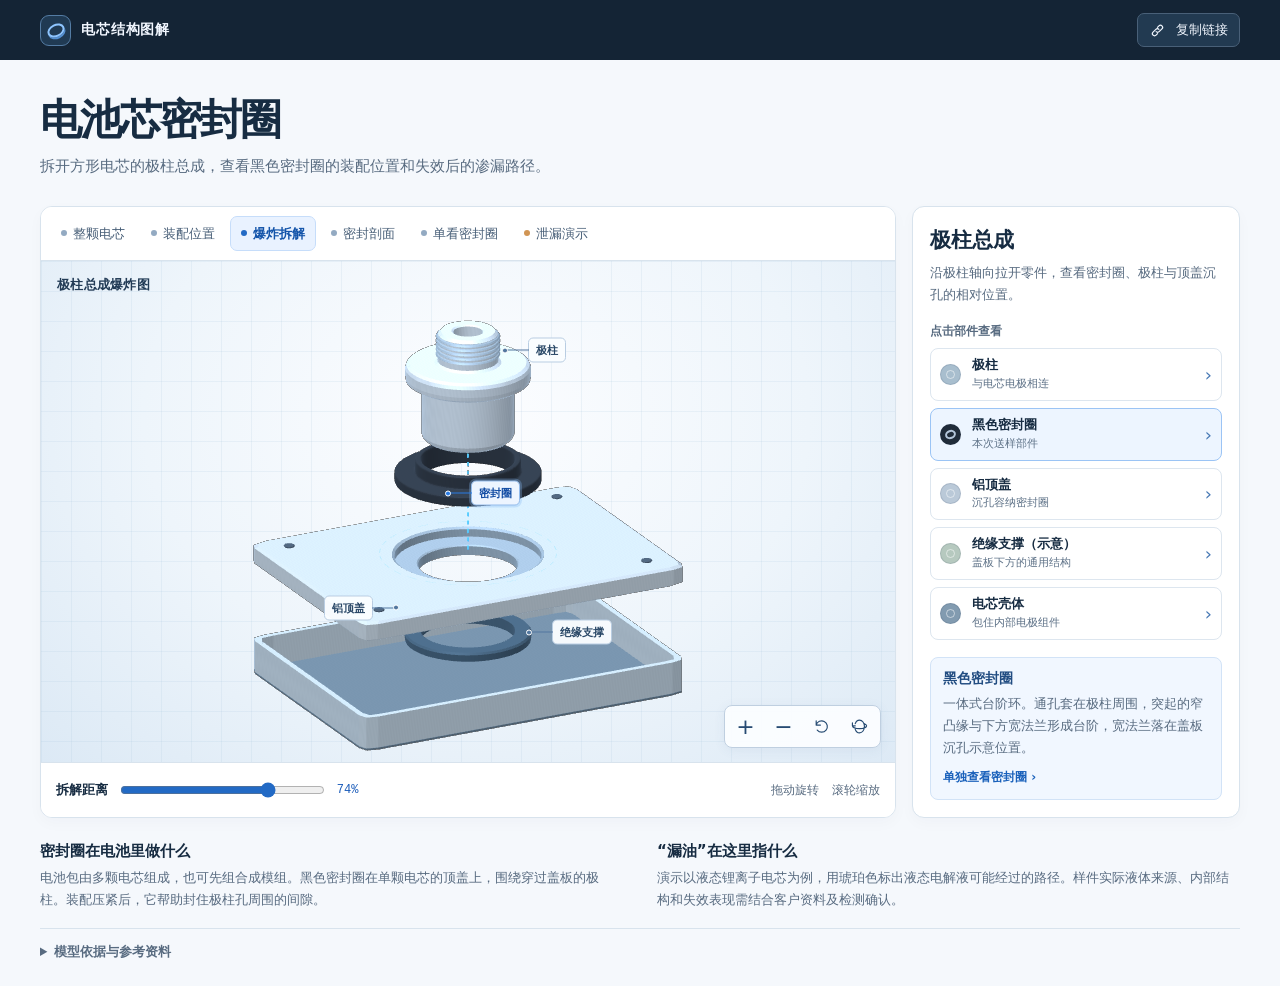
==== battery-seal/index.html @ 3fab9ff9 "Add interactive battery cell terminal seal demonstration" ====
<!doctype html>
<html lang="zh-CN">
<head>
  <meta charset="utf-8">
  <meta name="viewport" content="width=device-width, initial-scale=1">
  <meta name="description" content="交互查看方形电芯的极柱密封圈、装配剖面及密封失效路径。">
  <meta name="theme-color" content="#142435">
  <title>电池芯密封圈 · 三维拆解</title>
  <style>
:root {
  color-scheme: light;
  font-family: "Inter", "PingFang SC", "Microsoft YaHei", system-ui, sans-serif;
  --navy: #142435;
  --ink: #172c42;
  --muted: #586b80;
  --line: #d8e3ed;
  --blue: #185ab9;
  --pale: #edf5ff;
  --amber: #a3500a;
}
*, *::before, *::after { box-sizing: border-box; }
body { margin: 0; color: var(--ink); background: #f5f8fc; }
button, input { font: inherit; }
button { cursor: pointer; color: inherit; }
button:focus-visible, a:focus-visible, input:focus-visible, canvas:focus-visible, summary:focus-visible {
  outline: 2px solid #237bd9; outline-offset: 3px;
}
[hidden] { display: none !important; }
.top { background: var(--navy); color: #f2f7ff; }
.top-inner, main { width: min(1432px, calc(100% - 80px)); margin: 0 auto; }
.top-inner { height: 60px; display: flex; align-items: center; justify-content: space-between; gap: 12px; }
.wordmark, .share { display: flex; align-items: center; gap: 10px; font-size: 14px; }
.wordmark { font-weight: 650; letter-spacing: .06em; white-space: nowrap; }
.mark { width: 31px; height: 31px; border: 1px solid #547ca4; border-radius: 9px; display: grid; place-items: center; background: #203a53; }
.mark i { width: 18px; height: 13px; border: 2px solid #8ec5ff; border-radius: 50%; transform: rotate(-26deg); box-shadow: 0 2px 0 #538ed0; }
.share { background: #223a51; border: 1px solid #496078; border-radius: 7px; padding: 7px 11px; font-size: 13px; }
.share:hover { background: #2d4c68; }
.share svg, .camera svg { width: 17px; height: 17px; fill: none; stroke: currentColor; stroke-width: 1.65; stroke-linecap: round; stroke-linejoin: round; }
.intro { padding: 36px 0 26px; }
.intro h1 { font-size: clamp(32px, 3.3vw, 53px); line-height: 1.14; font-weight: 750; letter-spacing: -.045em; margin: 0 0 10px; }
.intro p { margin: 0; font-size: 15px; line-height: 1.7; color: var(--muted); }
.workbench { display: grid; grid-template-columns: minmax(0, 1fr) 328px; gap: 16px; align-items: stretch; }
.viewer, .sidebar { background: #fff; border: 1px solid var(--line); border-radius: 12px; box-shadow: 0 5px 15px #1a365807; min-width: 0; }
.viewer { display: flex; flex-direction: column; overflow: hidden; }
.tabs { display: flex; flex-wrap: wrap; padding: 9px; gap: 4px; background: #fff; border-bottom: 1px solid var(--line); }
.tabs button { border: 1px solid transparent; border-radius: 7px; background: transparent; padding: 8px 10px; font-size: 13px; line-height: 1.35; white-space: nowrap; color: #475e77; display: flex; align-items: center; gap: 6px; }
.tabs button:hover { background: #f1f6fb; }
.tabs button[aria-pressed="true"] { background: #e9f2ff; border-color: #c6ddfa; font-weight: 700; color: #1354aa; }
.tabs button i { border-radius: 50%; width: 6px; height: 6px; background: #93aac2; }
.tabs button[aria-pressed="true"] i { background: #226ac5; }
.tabs button[data-mode="leak"] i { background: #d19554; }
.stage {
  position: relative; flex: 1; height: clamp(405px, 50vw, 620px); min-height: 405px; isolation: isolate;
  background-color: #edf4fa;
  background-image: linear-gradient(#a2c2db29 1px, transparent 1px), linear-gradient(90deg, #a2c2db29 1px, transparent 1px), radial-gradient(ellipse at 51% 31%, #fcfdff 1%, #eef5fb 54%, #dce9f5 100%);
  background-size: 30px 30px, 30px 30px, 100% 100%;
}
.stage canvas { position: absolute; width: 100%; height: 100%; inset: 0; display: block; cursor: grab; touch-action: none; }
.stage canvas:active { cursor: grabbing; }
.stage-title { position: absolute; z-index: 2; top: 15px; left: 16px; display: grid; gap: 4px; pointer-events: none; }
.stage-title strong { font-size: 13px; letter-spacing: .02em; color: #223b56; }
.stage-key { position: absolute; bottom: 18px; left: 16px; border-radius: 5px; background: #fff6e6; padding: 5px 8px; color: #8a430d; font-size: 11px; font-weight: 650; pointer-events: none; }
.stage-key span { display: inline-block; background: #d37a1a; border-radius: 50%; width: 7px; height: 7px; margin-right: 4px; }
#annotations { position: absolute; z-index: 1; inset: 0; overflow: hidden; pointer-events: none; }
.annotation {
  --a-color: #52779f; --leader: 24px;
  position: absolute; display: flex; align-items: center; font-size: 11px; font-weight: 680; line-height: 1;
  transform: translate(var(--leader), -50%); white-space: nowrap; border-radius: 5px; padding: 6px 7px;
  color: #2a4867; border: 1px solid #b9cde2; background: #fafdfff6; pointer-events: auto;
}
.annotation::before { content: ""; position: absolute; right: 100%; width: var(--leader); height: 1px; background: var(--a-color); }
.annotation::after { content: ""; position: absolute; right: calc(100% + var(--leader) - 3px); width: 6px; height: 6px; border-radius: 50%; background: var(--a-color); border: 1px solid #fff; }
.annotation.left { transform: translate(calc(-100% - var(--leader)), -50%); }
.annotation.left::before { right: auto; left: 100%; }
.annotation.left::after { right: auto; left: calc(100% + var(--leader) - 3px); }
.annotation[data-part="seal"] { --a-color: #287be4; background: #edf5ff; border-color: #93bbeb; color: #164d98; }
.annotation.static-label { pointer-events: none; }
.annotation[data-part="gap"], .annotation[data-part="leak"], .annotation[data-part="residue"], .annotation[data-part="interior"] {
  --a-color: #b76e27; color: #864208; background: #fff7e9; border-color: #d9a365;
}
.annotation:hover, .annotation[aria-pressed="true"] { box-shadow: 0 0 0 2px #85b9f350; color: #134da4; }
.camera { position: absolute; z-index: 2; right: 14px; bottom: 14px; display: flex; gap: 3px; background: #fbfdfff2; border: 1px solid #bfcfe0; border-radius: 8px; padding: 3px; box-shadow: 0 2px 12px #42698d12; }
.camera button { display: grid; place-items: center; width: 35px; height: 35px; border: 0; background: transparent; border-radius: 5px; font-size: 22px; line-height: 1; color: #274b73; padding: 0; }
.camera button:hover, .camera button[aria-pressed="true"] { background: #dfedfd; }
.no-scene { position: absolute; inset: 40% 10% auto; padding: 15px; background: #fff; border-radius: 7px; text-align: center; font-size: 14px; }
.viewer-footer { min-height: 55px; padding: 8px 15px; display: flex; justify-content: space-between; align-items: center; gap: 10px; border-top: 1px solid var(--line); background: #fff; }
.explode-control, .leak-control { display: flex; align-items: center; gap: 12px; font-size: 13px; white-space: nowrap; }
.explode-control label { font-weight: 650; }
.explode-control input { width: clamp(75px, 16vw, 240px); accent-color: #226ac5; cursor: pointer; margin: 0; }
.explode-control output { color: var(--blue); min-width: 36px; font: 12px "IBM Plex Mono", ui-monospace, monospace; }
.gestures { margin: 0 0 0 auto; display: flex; gap: 13px; color: var(--muted); font-size: 12px; white-space: nowrap; }
.play { border: 1px solid #e0b685; border-radius: 6px; color: #824505; background: #fff5e7; padding: 6px 9px; }
.step-control { width: 29px; height: 29px; border: 1px solid #e3c6a2; border-radius: 5px; background: #fff; color: #824505; font-size: 19px; line-height: 1; }
.step-control:disabled { opacity: .35; cursor: default; }
.step-control:not(:disabled):hover { background: #fff5e7; }
#leak-progress { color: #764312; font-size: 12px; }
.sidebar { padding: 20px 17px 17px; }
.sidebar h2 { margin: 0 0 8px; font-size: 21px; line-height: 1.3; }
.panel-text, .detail p { color: var(--muted); font-size: 13px; line-height: 1.7; margin: 0; }
#panel-body { margin-top: 17px; }
.panel-heading { display: block; margin: 0 0 8px; font-size: 12px; color: var(--muted); font-weight: 700; }
.part-list { display: grid; gap: 7px; }
.part, .leak-step {
  text-align: left; width: 100%; background: #fff; border: 1px solid #dde6ef; border-radius: 8px; min-height: 51px;
  padding: 8px 9px; display: grid; grid-template-columns: 23px minmax(0, 1fr) auto; gap: 9px; align-items: center;
}
.part:hover { border-color: #a9c9ec; background: #f5f9ff; }
.part[aria-pressed="true"] { border-color: #9bc4f5; background: #edf5ff; }
.swatch { width: 21px; height: 21px; border-radius: 50%; background: var(--part-color, #647b95); border: 1px solid #20365320; display: grid; place-items: center; }
.swatch::after { content: ""; width: 9px; height: 9px; border-radius: 50%; border: 1px solid #fff8; }
.part[data-part="seal"] .swatch::after { width: 11px; height: 9px; border: 2px solid #b4c5d9; transform: rotate(-20deg); }
.part strong, .leak-step strong { display: block; font-size: 13px; line-height: 1.3; }
.part small { display: block; color: #5c7086; font-size: 11px; line-height: 1.35; margin-top: 3px; }
.part-arrow { color: #4678b4; font-size: 18px; }
.detail { margin-top: 17px; padding: 12px; border: 1px solid #d2e3f7; border-radius: 8px; background: #f1f7ff; }
.detail strong { display: block; font-size: 14px; color: #224d82; margin-bottom: 5px; }
.detail button { margin-top: 9px; border: 0; background: none; padding: 1px 0; font-size: 12px; font-weight: 700; color: #1a61bb; }
.detail button:hover { text-decoration: underline; }
.detail.failure { border-color: #e9cea8; background: #fff8ec; }
.detail.failure strong { color: #854907; }
.leak-step { grid-template-columns: 25px 1fr; }
.leak-step span { display: grid; place-items: center; width: 24px; height: 24px; background: #f0f4fa; color: #4f6680; border-radius: 50%; font: 11px "IBM Plex Mono", ui-monospace, monospace; }
.leak-step:hover, .leak-step[aria-pressed="true"] { border-color: #e3b878; background: #fff7e9; }
.leak-step[aria-pressed="true"] span { background: #f7dfb9; color: #83460a; }
.explainer { display: grid; grid-template-columns: 1fr 1fr; gap: 17px 34px; padding: 24px 0 18px; }
.explainer h2 { font-size: 15px; margin: 0 0 6px; }
.explainer p, .source { color: var(--muted); font-size: 13px; line-height: 1.65; margin: 0; }
.source { border-top: 1px solid var(--line); padding: 12px 0 24px; }
.source summary { cursor: pointer; width: fit-content; font-weight: 650; }
.source a { color: #1a61bb; }
.source ul { padding-left: 21px; }
.toast { position: fixed; z-index: 5; left: 50%; transform: translateX(-50%); bottom: 18px; background: #1b3149; color: #fff; border-radius: 7px; padding: 10px 15px; font-size: 13px; white-space: nowrap; }
@media (max-width: 1150px) {
  .top-inner, main { width: calc(100% - 40px); }
  .workbench { grid-template-columns: minmax(0, 1fr) 287px; gap: 12px; }
}
@media (max-width: 890px) {
  .workbench { grid-template-columns: 1fr; }
  .sidebar { display: grid; grid-template-columns: 1fr 1fr; align-items: start; gap: 15px 20px; }
  .detail, #panel-body { margin: 0; }
  #panel-body { grid-column: 2; grid-row: 1 / span 2; }
  .stage { height: clamp(390px, 68vw, 560px); }
}
@media (max-width: 600px) {
  .top-inner, main { width: calc(100% - 24px); }
  .top-inner { height: 51px; }
  .intro { padding: 22px 0 17px; }
  .intro p { font-size: 13px; }
  .tabs { display: grid; grid-template-columns: repeat(3, minmax(0, 1fr)); padding: 6px; }
  .tabs button { font-size: 12px; justify-content: center; padding: 7px 3px; }
  .stage { height: clamp(335px, 86vw, 430px); min-height: 335px; }
  .stage-title { top: 9px; left: 10px; }
  .stage-title strong { font-size: 11px; }
  .annotation { --leader: 9px; font-size: 10px; padding: 4px; }
  .viewer-footer { min-height: 51px; padding: 7px 8px; }
  .explode-control { gap: 6px; font-size: 12px; }
  .gestures { font-size: 10px; gap: 6px; }
  .leak-control { gap: 5px; font-size: 11px; }
  .leak-control:not([hidden]) + .gestures { display: none; }
  #leak-progress { font-size: 11px; }
  .camera { right: 8px; bottom: 8px; }
  .camera button { width: 30px; height: 30px; }
  .sidebar { display: block; padding: 15px; }
  #panel-body, .detail { margin-top: 12px; }
  .explainer { grid-template-columns: 1fr; padding-top: 18px; }
}
@media (pointer: coarse) {
  #gestures span:last-child { display: none; }
}
  </style>
</head>
<body>
  <header class="top">
    <div class="top-inner">
      <div class="wordmark">
        <span class="mark" aria-hidden="true"><i></i></span>
        <span>电芯结构图解</span>
      </div>
      <button class="share" id="share" type="button">
        <svg viewBox="0 0 24 24" aria-hidden="true"><path d="M10 13.7a3 3 0 0 0 4.3 0l4-4a3 3 0 0 0-4.3-4.3l-2.1 2.1m2.1 2.8a3 3 0 0 0-4.3 0l-4 4a3 3 0 0 0 4.3 4.3l2.1-2.1"/></svg>
        复制链接
      </button>
    </div>
  </header>
  <main>
    <div class="intro">
      <h1>电池芯密封圈</h1>
      <p>拆开方形电芯的极柱总成，查看黑色密封圈的装配位置和失效后的渗漏路径。</p>
    </div>
    <div class="workbench">
      <section class="viewer" aria-label="三维模型">
        <nav class="tabs" aria-label="模型视图">
          <button type="button" data-mode="cell" aria-pressed="false"><i aria-hidden="true"></i>整颗电芯</button>
          <button type="button" data-mode="assembled" aria-pressed="false"><i aria-hidden="true"></i>装配位置</button>
          <button type="button" data-mode="exploded" aria-pressed="true"><i aria-hidden="true"></i>爆炸拆解</button>
          <button type="button" data-mode="section" aria-pressed="false"><i aria-hidden="true"></i>密封剖面</button>
          <button type="button" data-mode="seal" aria-pressed="false"><i aria-hidden="true"></i>单看密封圈</button>
          <button type="button" data-mode="leak" aria-pressed="false"><i aria-hidden="true"></i>泄漏演示</button>
        </nav>
        <div class="stage" id="stage">
          <div class="stage-title"><strong id="scene-title">极柱总成爆炸图</strong></div>
          <canvas id="scene" tabindex="0" aria-label="交互式三维电芯。拖动或按方向键旋转，滚轮或加减键缩放。"></canvas>
          <div id="annotations" aria-label="模型标注"></div>
          <div class="stage-key" id="stage-key" hidden><span></span>电解液示踪</div>
          <div class="camera" aria-label="镜头控制">
            <button type="button" id="zoom-in" title="放大" aria-label="放大">+</button>
            <button type="button" id="zoom-out" title="缩小" aria-label="缩小">−</button>
            <button type="button" id="reset" title="复位视角" aria-label="复位视角"><svg viewBox="0 0 24 24" aria-hidden="true"><path d="M4.5 10A8 8 0 1 1 6 17M4.5 4v6h6"/></svg></button>
            <button type="button" id="rotate" title="自动旋转" aria-label="自动旋转" aria-pressed="false"><svg viewBox="0 0 24 24" aria-hidden="true"><path d="M6 8c1-3 3-5 6-5 4 0 7 4 7 9s-3 9-7 9c-3 0-5-2-6-5M2 11c0 2 4 4 10 4s10-2 10-4c0-1-1-2-3-3M2 7v4h4"/></svg></button>
          </div>
          <div id="no-scene" class="no-scene" hidden>浏览器未能初始化三维视图。请尝试用近期版本的 Chrome、Edge 或 Safari 打开。</div>
          <noscript><div class="no-scene">启用 JavaScript 后即可操作三维模型。</div></noscript>
        </div>
        <div class="viewer-footer">
          <div class="explode-control" id="explode-control">
            <label for="explode">拆解距离</label>
            <input id="explode" type="range" min="0" max="100" value="74" aria-label="拆解距离">
            <output id="explode-value" for="explode">74%</output>
          </div>
          <div class="leak-control" id="leak-control" hidden>
            <button class="play" id="play-leak" type="button">▶ 播放过程</button>
            <button type="button" class="step-control" id="prev-phase" aria-label="上一个泄漏步骤">‹</button>
            <span id="leak-progress" aria-live="polite"></span>
            <button type="button" class="step-control" id="next-phase" aria-label="下一个泄漏步骤">›</button>
          </div>
          <p class="gestures" id="gestures"><span>拖动旋转</span><span>滚轮缩放</span></p>
        </div>
      </section>
      <aside class="sidebar" aria-labelledby="panel-title">
        <div class="panel-main">
          <h2 id="panel-title">极柱总成</h2>
          <p class="panel-text" id="panel-text">沿极柱轴向拉开零件，查看密封圈、极柱与顶盖沉孔的相对位置。</p>
        </div>
        <div id="panel-body"></div>
        <div class="detail" id="detail" aria-live="polite"></div>
      </aside>
    </div>
    <section class="explainer" aria-labelledby="explain-title">
      <div>
        <h2 id="explain-title">密封圈在电池里做什么</h2>
        <p>电池包由多颗电芯组成，也可先组合成模组。黑色密封圈在单颗电芯的顶盖上，围绕穿过盖板的极柱。装配压紧后，它帮助封住极柱孔周围的间隙。</p>
      </div>
      <div>
        <h2>“漏油”在这里指什么</h2>
        <p>演示以液态锂离子电芯为例，用琥珀色标出液态电解液可能经过的路径。样件实际液体来源、内部结构和失效表现需结合客户资料及检测确认。</p>
      </div>
    </section>
    <footer class="source">
      <details>
        <summary>模型依据与参考资料</summary>
        <p>黑色密封圈的宽法兰、上凸缘和通孔参考来图。法兰外径按示意比例重建。极柱、盖板、壳体和内部零件采用通用结构示意。剖面中的间隙和动画时序经过放大与简化，供送样阶段沟通。</p>
        <ul>
          <li><a href="https://data.epo.org/publication-server/rest/v1.2/publication-dates/2025-10-22/patents/EP4636914NWA2/document.pdf" target="_blank" rel="noopener noreferrer">极柱密封界面示例 · 欧洲专利局</a></li>
          <li><a href="https://advanced.onlinelibrary.wiley.com/doi/10.1002/advs.202405897" target="_blank" rel="noopener noreferrer">电解液用量对电芯老化的影响 · Advanced Science</a></li>
          <li><a href="https://www.nhtsa.gov/sites/nhtsa.gov/files/documents/12848-lithiumionsafetyhybrids_101217-v3-tag.pdf" target="_blank" rel="noopener noreferrer">电动车用锂离子电池安全 · NHTSA</a></li>
        </ul>
      </details>
    </footer>
  </main>
  <div class="toast" id="toast" role="status" hidden></div>
<script>
(() => {
  "use strict";

  const TAU = 2 * Math.PI;
  const ANGLE_STEPS = 72;
  const SURFACE = {
    aluminum: palette("#aebbc6", .66, .10),
    body: palette("#aabac7", .62, .09),
    rim: palette("#d1dae2", .67, .12),
    steel: palette("#b8c7d6", .82, .15),
    steelDark: palette("#8297aa", .74, .06),
    black: palette("#252a30", .10, .05),
    blackEdge: palette("#363e47", .15, .07),
    insulator: palette("#3d5972", .16, .04),
    opening: palette("#425468", .14, .03),
    cutAluminum: palette("#d8c9b4", .2, .03),
    cutSteel: palette("#d3dae5", .35, .05),
    cutBlack: palette("#424957", .1, .03),
    cutInsulator: palette("#7a8fa7", .12, .01),
    copper: palette("#ad7b53", .33, .03),
    sheet: palette("#87998d", .12, .01),
    separator: palette("#d7d8bd", .08, .01),
    guide: palette("#80a9db", 0, 0, .25),
    guidesDark: palette("#3483e5", 0, 0, .63),
    contact: palette("#2783ea", 0, 0, .5),
    warning: palette("#ff7d29", .25, .28, .2),
    fluid: palette("#fb8a2f", .58, .18, .13),
    fluidLight: palette("#ffaf4e", .43, .14, .25),
    residue: palette("#99521f", .29, .11),
    inside: palette("#5b7082", .44, .05),
    dryRegion: palette("#665043", .02, .0),
  };

  function palette(hex, metal, shine, emission = 0) {
    const rgb = hex.match(/[0-9a-f]{2}/gi).map((n) => parseInt(n, 16) / 255);
    return { rgb, metal, shine, emission };
  }

  // Unitless proportions for the illustrative mesh.
  const ring = {
    bore: 1.36,
    collar: 1.54,
    flange: 2.14,
    height: .69,
    flangeHeight: .30,
    fillet: .055,
  };

  function profileWithFillets(vertices, radius) {
    return vertices.flatMap((point, index) => {
      const before = vertices[(index + vertices.length - 1) % vertices.length];
      const after = vertices[(index + 1) % vertices.length];
      const trim = (other) => {
        const dx = other[0] - point[0];
        const dy = other[1] - point[1];
        const fraction = Math.min(radius / Math.hypot(dx, dy), .28);
        return [point[0] + dx * fraction, point[1] + dy * fraction];
      };
      const start = trim(before);
      const end = trim(after);
      return [0, .33, .67, 1].map((t) => {
        const a = (1 - t) * (1 - t);
        const b = 2 * (1 - t) * t;
        const c = t * t;
        return [a * start[0] + b * point[0] + c * end[0], a * start[1] + b * point[1] + c * end[1]];
      });
    });
  }

  const sealProfile = profileWithFillets([
    [ring.bore, 0], [ring.flange, 0], [ring.flange, ring.flangeHeight],
    [ring.collar, ring.flangeHeight], [ring.collar, ring.height], [ring.bore, ring.height],
  ], ring.fillet);
  function openSealGap([radius, y]) {
    const spread = .125 * Math.max(0, 1 - (radius - ring.bore) / .16);
    return [radius + spread, y];
  }

  const postProfile = [
    [0, -1.3], [1.21, -1.3], [1.32, -1.21], [1.36, -1.11], [1.36, .39],
    [1.40, .45], [1.69, .45], [1.81, .53], [1.83, .65], [1.83, .89],
    [1.79, .99], [1.70, 1.06], [.97, 1.06], [.89, 1.13], [.87, 1.95],
    [.79, 2.04], [.48, 2.04], [.43, 2.00], [.43, 1.61], [0, 1.61],
  ];
  const insertProfile = [
    [1.37, -.91], [1.69, -.91], [1.83, -.85], [1.85, -.65], [1.80, -.59], [1.37, -.59],
  ];

  function vertex(buffer, point, normal) {
    buffer.push(...point, ...normal);
  }

  function triangle(buffer, a, b, c, normal) {
    vertex(buffer, a, normal);
    vertex(buffer, b, normal);
    vertex(buffer, c, normal);
  }

  function quad(buffer, a, b, c, d, normal) {
    triangle(buffer, a, b, c, normal);
    triangle(buffer, a, c, d, normal);
  }

  function loopSegments(callback, section, count = ANGLE_STEPS) {
    const start = section ? Math.PI : 0;
    const limit = section ? count / 2 : count;
    for (let index = 0; index < limit; index++) {
      callback(start + index * TAU / count, start + (index + 1) * TAU / count);
    }
  }

  function revolve(profile, section, count) {
    const buffer = [];
    for (let index = 0; index < profile.length; index++) {
      const [r0, y0] = profile[index];
      const [r1, y1] = profile[(index + 1) % profile.length];
      const length = Math.hypot(r1 - r0, y1 - y0);
      if (!length || (!r0 && !r1)) continue;
      const radial = (y1 - y0) / length;
      const vertical = (r0 - r1) / length;
      loopSegments((a, b) => {
        const ca = Math.cos(a);
        const sa = Math.sin(a);
        const cb = Math.cos(b);
        const sb = Math.sin(b);
        const p = [r0 * ca, y0, r0 * sa];
        const q = [r0 * cb, y0, r0 * sb];
        const r = [r1 * cb, y1, r1 * sb];
        const s = [r1 * ca, y1, r1 * sa];
        const n = [radial * ca, vertical, radial * sa];
        const m = [radial * cb, vertical, radial * sb];
        vertex(buffer, p, n); vertex(buffer, q, m); vertex(buffer, r, m);
        vertex(buffer, p, n); vertex(buffer, r, m); vertex(buffer, s, n);
      }, section, count);
    }
    return buffer;
  }

  function cross2(a, b, c) {
    return (b[0] - a[0]) * (c[1] - a[1]) - (b[1] - a[1]) * (c[0] - a[0]);
  }

  function cutFaces(profile, bilateral = true) {
    const faces = [];
    const points = profile.slice();
    while (points.length > 2) {
      const ear = points.findIndex((b, index) => {
        const a = points[(index + points.length - 1) % points.length];
        const c = points[(index + 1) % points.length];
        return cross2(a, b, c) > 1e-8 && !points.some((p) => (
          p !== a && p !== b && p !== c &&
          cross2(a, b, p) > 1e-8 && cross2(b, c, p) > 1e-8 && cross2(c, a, p) > 1e-8
        ));
      });
      if (ear < 0) break;
      const corner = points[ear];
      const before = points[(ear + points.length - 1) % points.length];
      const after = points[(ear + 1) % points.length];
      const face = [before, corner, after];
      for (const sign of bilateral ? [1, -1] : [1]) {
        triangle(faces, ...face.map(([r, y]) => [r * sign, y, 0]), [0, 0, 1]);
      }
      points.splice(ear, 1);
    }
    return faces;
  }

  function box(width, height, depth) {
    const x = width / 2;
    const y = height / 2;
    const z = depth / 2;
    const buffer = [];
    quad(buffer, [-x, y, -z], [x, y, -z], [x, y, z], [-x, y, z], [0, 1, 0]);
    quad(buffer, [-x, -y, -z], [-x, -y, z], [x, -y, z], [x, -y, -z], [0, -1, 0]);
    quad(buffer, [-x, -y, z], [-x, y, z], [x, y, z], [x, -y, z], [0, 0, 1]);
    quad(buffer, [x, -y, -z], [x, y, -z], [-x, y, -z], [-x, -y, -z], [0, 0, -1]);
    quad(buffer, [x, -y, z], [x, y, z], [x, y, -z], [x, -y, -z], [1, 0, 0]);
    quad(buffer, [-x, -y, -z], [-x, y, -z], [-x, y, z], [-x, -y, z], [-1, 0, 0]);
    return buffer;
  }

  function roundedBoundary(angle, w, d, radius) {
    const cx = Math.cos(angle);
    const cz = Math.sin(angle);
    const ax = Math.abs(cx);
    const az = Math.abs(cz);
    let distance = Math.min(w / ax, d / az);
    const x = w - radius;
    const z = d - radius;
    if (distance * ax > x && distance * az > z) {
      const projection = x * ax + z * az;
      distance = projection + Math.sqrt(Math.max(0, projection * projection - x * x - z * z + radius * radius));
    }
    return [cx * distance, cz * distance];
  }

  function plate(w, d, upper, lower, radius, section = false, holeUpper = 0, holeLower = 0) {
    const faces = [];
    const bevel = radius * .31;
    const upperInset = Math.min(.06, (upper - lower) / 3);
    loopSegments((a, b) => {
      const outerA = roundedBoundary(a, w, d, radius);
      const outerB = roundedBoundary(b, w, d, radius);
      const rad = (angle, size, y) => [Math.cos(angle) * size, y, Math.sin(angle) * size];
      const p = (pair, y, shrink = 0) => [pair[0] * (1 - shrink / w), y, pair[1] * (1 - shrink / d)];
      quad(faces, rad(a, holeUpper, upper), p(outerA, upper, bevel), p(outerB, upper, bevel), rad(b, holeUpper, upper), [0, 1, 0]);
      quad(faces, rad(a, holeLower, lower), p(outerA, lower, bevel), p(outerB, lower, bevel), rad(b, holeLower, lower), [0, -1, 0]);
      const dx = outerB[0] - outerA[0];
      const dz = outerB[1] - outerA[1];
      const length = Math.hypot(dx, dz);
      const nx = dz / length;
      const nz = -dx / length;
      quad(faces, p(outerA, lower + upperInset), p(outerB, lower + upperInset), p(outerB, upper - upperInset), p(outerA, upper - upperInset), [nx, 0, nz]);
      quad(faces, p(outerA, upper - upperInset), p(outerB, upper - upperInset), p(outerB, upper, bevel), p(outerA, upper, bevel), [nx * .62, .78, nz * .62]);
      quad(faces, p(outerA, lower + upperInset), p(outerB, lower + upperInset), p(outerB, lower, bevel), p(outerA, lower, bevel), [nx * .62, -.78, nz * .62]);
    }, section, 144);
    return faces;
  }

  function sleeve(w, d, top, bottom, corner) {
    const faces = [];
    const wall = .18;
    loopSegments((a, b) => {
      const outerA = roundedBoundary(a, w, d, corner);
      const outerB = roundedBoundary(b, w, d, corner);
      const innerA = roundedBoundary(a, w - wall, d - wall, corner - wall / 2);
      const innerB = roundedBoundary(b, w - wall, d - wall, corner - wall / 2);
      const p = (pair, y) => [pair[0], y, pair[1]];
      const dx = outerB[0] - outerA[0];
      const dz = outerB[1] - outerA[1];
      const length = Math.hypot(dx, dz);
      const nx = dz / length;
      const nz = -dx / length;
      quad(faces, p(innerA, top), p(outerA, top), p(outerB, top), p(innerB, top), [0, 1, 0]);
      quad(faces, p(outerA, bottom), p(outerB, bottom), p(outerB, top), p(outerA, top), [nx, 0, nz]);
      quad(faces, p(innerA, bottom), p(innerB, bottom), p(innerB, top), p(innerA, top), [-nx, 0, -nz]);
    }, false, 144);
    return faces;
  }

  function cylinder(r, bottom, top, bevel = .05) {
    return [[0, bottom], [r - bevel, bottom], [r, bottom + bevel], [r, top - bevel], [r - bevel, top], [0, top]];
  }

  function strokeBetween(buffer, start, end, thickness) {
    const dx = end[0] - start[0];
    const dy = end[1] - start[1];
    const length = Math.hypot(dx, dy) || 1;
    const nx = -dy * thickness / length;
    const ny = dx * thickness / length;
    const p = (v, sign) => [v[0] + sign * nx, v[1] + sign * ny, v[2]];
    quad(buffer, p(start, 1), p(start, -1), p(end, -1), p(end, 1), [0, 0, 1]);
  }

  function makeDashedCircle(radius, y, thickness, count = 64) {
    const faces = [];
    for (let index = 0; index < count; index += 2) {
      const a = index / count * TAU;
      const b = (index + 1.1) / count * TAU;
      const p = (t, r) => [r * Math.cos(t), y, r * Math.sin(t)];
      quad(faces, p(a, radius), p(a, radius + thickness), p(b, radius + thickness), p(b, radius), [0, 1, 0]);
    }
    return faces;
  }

  const meshData = {};
  const saveMesh = (name, data) => { meshData[name] = new Float32Array(data); };
  for (const [name, profile] of [["seal", sealProfile], ["post", postProfile], ["insert", insertProfile]]) {
    saveMesh(name, revolve(profile, false));
    saveMesh(name + "Section", revolve(profile, true));
    saveMesh(name + "Cut", cutFaces(profile, false));
  }
  const sealGapSection = revolve(sealProfile, true);
  for (let index = 0; index < sealGapSection.length; index += 6) {
    const x = sealGapSection[index];
    const y = sealGapSection[index + 1];
    const z = sealGapSection[index + 2];
    const radius = Math.hypot(x, z);
    const [expanded] = openSealGap([radius, y]);
    const local = 1 + ((expanded - radius) / radius) * Math.max(0, x / radius) ** 14;
    sealGapSection[index] *= local;
    sealGapSection[index + 2] *= local;
  }
  saveMesh("sealGapSection", sealGapSection);
  saveMesh("sealGapCut", cutFaces(sealProfile.map(openSealGap), false));

  saveMesh("detailLid", plate(5.25, 3.7, 0, -.59, .30, false, 2.21, 1.45));
  saveMesh("detailLidSection", plate(5.25, 3.7, 0, -.59, .30, true, 2.21, 1.45));
  const lidBore = [[1.45, -.59], [2.21, -.59], [2.21, 0], [2.14, -.055], [2.14, -.285], [1.49, -.285], [1.45, -.32]];
  saveMesh("bore", revolve(lidBore, false));
  saveMesh("boreSection", revolve(lidBore, true));
  saveMesh("lidCut", cutFaces([
    [1.45, -.59], [5.25, -.59], [5.25, 0], [2.21, 0],
    [2.14, -.055], [2.14, -.285], [1.49, -.285], [1.45, -.32],
  ]));
  saveMesh("shell", plate(5.24, 3.68, -.64, -3.30, .31));
  saveMesh("shellSkirt", sleeve(5.24, 3.68, -.64, -1.60, .31));
  saveMesh("shellFloor", plate(5.24, 3.68, -1.56, -1.71, .31));
  saveMesh("fullBody", plate(13.5, 4.0, -.69, -9.6, .42));
  saveMesh("fullLid", plate(13.52, 4.02, 0, -.61, .36));
  saveMesh("fullShoulder", revolve(cylinder(1.79, 0, .17, .07), false, 56));
  saveMesh("fullTerminal", revolve(cylinder(1.5, .16, .55, .14), false, 56));
  saveMesh("fullTerminalInset", revolve(cylinder(1.28, .53, .57, .02), false, 56));
  saveMesh("fillPort", revolve(cylinder(.56, .008, .08, .035), false, 36));
  saveMesh("fillPortInset", revolve(cylinder(.34, .08, .105, .012), false, 36));
  saveMesh("assemblyDot", revolve(cylinder(.12, .003, .041, .015), false, 20));
  saveMesh("vent", plate(1.52, .84, .083, .015, .61, false));
  saveMesh("ventInset", plate(1.21, .65, .101, .080, .55, false));
  saveMesh("ventLine", box(1.75, .026, .045));
  saveMesh("horizontalSign", box(.87, .025, .116));
  saveMesh("verticalSign", box(.116, .025, .87));
  saveMesh("wall", box(.21, 3.65, 3.58));
  saveMesh("rear", box(10.2, 3.65, .20));
  saveMesh("bottom", box(10.2, .21, 3.58));
  saveMesh("sheet", box(8.85, 2.55, .115));
  saveMesh("conductiveTab", box(1.04, .68, .19));
  saveMesh("dryFilm", box(1.55, 1.25, .035));
  saveMesh("topGuide", makeDashedCircle(2.56, .012, .025, 52));
  saveMesh("contactGuide", makeDashedCircle(2.165, .016, .026, 64));
  saveMesh("thread", revolve([[.86, 0], [.94, .033], [.91, .077], [.86, .107]], false, 48));
  saveMesh("threadSection", revolve([[.86, 0], [.94, .033], [.91, .077], [.86, .107]], true, 48));
  saveMesh("pip", revolve(cylinder(.044, -.065, .065, .015), false, 16));
  saveMesh("leakDot", revolve([
    [0, -.088], [.071, -.074], [.095, -.033], [.094, .016], [.065, .074], [0, .119],
  ], false, 32));
  saveMesh("pool", revolve([[0, .005], [.24, .005], [.30, .027], [.23, .05], [0, .066]], false, 44));
  saveMesh("stain", revolve([[0, .001], [.1, .001], [.125, .017], [.08, .022], [0, .022]], false, 26));

  const leakRoute = [
    [1.36, -2.17, .035], [1.39, -1.39, .045], [1.41, -.89, .045], [1.39, -.45, .045],
    [1.40, -.08, .045], [1.42, .41, .045], [1.72, .45, .045], [1.85, .34, .045],
    [2.04, .18, .045], [2.22, .076, .045], [2.73, .038, .045], [3.67, .028, .045],
  ];
  const track = [];
  leakRoute.slice(1).forEach((point, index) => strokeBetween(track, leakRoute[index], point, .033));
  saveMesh("leakTrack", track);
  const gapStroke = [];
  strokeBetween(gapStroke, [1.41, -.23, .045], [1.41, .37, .045], .045);
  saveMesh("gapStroke", gapStroke);

  const vertexShader = `
    attribute vec3 position;
    attribute vec3 normal;
    uniform mat4 transform;
    uniform vec3 origin;
    uniform vec3 scale;
    varying vec3 vPosition;
    varying vec3 vNormal;
    void main() {
      vPosition = position * scale + origin;
      vNormal = normalize(normal / scale);
      gl_Position = transform * vec4(vPosition, 1.0);
    }
  `;
  const fragmentShader = `
    precision mediump float;
    uniform vec3 baseColor;
    uniform vec3 viewDirection;
    uniform vec3 surface;
    uniform float opacity;
    varying vec3 vPosition;
    varying vec3 vNormal;
    void main() {
      vec3 n = normalize(vNormal);
      vec3 mainLight = normalize(vec3(-0.50, 0.84, 0.37));
      vec3 edgeLight = normalize(vec3(0.18, 0.55, -0.82));
      vec3 reflection = reflect(-viewDirection, n);
      float primary = max(dot(n, mainLight), 0.0);
      float edge = max(dot(n, edgeLight), 0.0);
      float fresnel = pow(1.0 - max(dot(n, viewDirection), 0.0), 3.0);
      float highlight = pow(max(dot(n, normalize(mainLight + viewDirection)), 0.0), 25.0);
      float environment = smoothstep(-0.37, 0.87, reflection.y) * 0.25
        + smoothstep(-0.06, 0.01, abs(reflection.y - 0.23) - 0.047) * 0.05;
      float grain = sin(vPosition.x * 71.0 + vPosition.y * 10.0 + sin(vPosition.z * 27.0)) * 0.008;
      vec3 shade = baseColor * (0.65 + primary * 0.45 + edge * 0.11 + surface.z);
      shade += vec3(0.64, 0.75, 0.89) * (environment * surface.x + highlight * (surface.y + 0.17 * surface.x));
      shade += vec3(0.43, 0.57, 0.73) * (fresnel * (0.16 + 0.24 * surface.x) + edge * 0.035);
      shade += grain * surface.x;
      gl_FragColor = vec4(clamp(shade, 0.0, 1.0), opacity);
    }
  `;

  function makeWebGL(canvas) {
    const gl = canvas.getContext("webgl", { alpha: true, antialias: true, premultipliedAlpha: false });
    if (!gl) return null;

    function shader(type, source) {
      const handle = gl.createShader(type);
      gl.shaderSource(handle, source);
      gl.compileShader(handle);
      if (!gl.getShaderParameter(handle, gl.COMPILE_STATUS)) throw Error(gl.getShaderInfoLog(handle));
      return handle;
    }

    const program = gl.createProgram();
    gl.attachShader(program, shader(gl.VERTEX_SHADER, vertexShader));
    gl.attachShader(program, shader(gl.FRAGMENT_SHADER, fragmentShader));
    gl.linkProgram(program);
    if (!gl.getProgramParameter(program, gl.LINK_STATUS)) throw Error(gl.getProgramInfoLog(program));
    const locations = {};
    for (const name of ["transform", "origin", "scale", "baseColor", "viewDirection", "surface", "opacity"]) {
      locations[name] = gl.getUniformLocation(program, name);
    }
    const position = gl.getAttribLocation(program, "position");
    const normal = gl.getAttribLocation(program, "normal");
    const buffers = new Map();
    let transparent = false;
    gl.useProgram(program);
    gl.enableVertexAttribArray(position);
    gl.enableVertexAttribArray(normal);
    gl.clearColor(0, 0, 0, 0);
    gl.enable(gl.DEPTH_TEST);
    gl.depthFunc(gl.LEQUAL);
    gl.enable(gl.BLEND);
    gl.blendFuncSeparate(gl.SRC_ALPHA, gl.ONE_MINUS_SRC_ALPHA, gl.ONE, gl.ONE_MINUS_SRC_ALPHA);

    return {
      begin(camera) {
        gl.viewport(0, 0, canvas.width, canvas.height);
        gl.depthMask(true);
        transparent = false;
        gl.clear(gl.COLOR_BUFFER_BIT | gl.DEPTH_BUFFER_BIT);
        gl.uniformMatrix4fv(locations.transform, false, camera.matrix);
        gl.uniform3fv(locations.viewDirection, camera.forward);
      },
      mesh(name, color, origin, scale, opacity) {
        const vertices = meshData[name];
        if (!vertices || !vertices.length) return;
        const nextTransparent = opacity < 1;
        if (transparent !== nextTransparent) {
          gl.depthMask(!nextTransparent);
          transparent = nextTransparent;
        }
        if (!buffers.has(name)) {
          buffers.set(name, gl.createBuffer());
          gl.bindBuffer(gl.ARRAY_BUFFER, buffers.get(name));
          gl.bufferData(gl.ARRAY_BUFFER, vertices, gl.STATIC_DRAW);
        } else {
          gl.bindBuffer(gl.ARRAY_BUFFER, buffers.get(name));
        }
        gl.vertexAttribPointer(position, 3, gl.FLOAT, false, 24, 0);
        gl.vertexAttribPointer(normal, 3, gl.FLOAT, false, 24, 12);
        gl.uniform3fv(locations.baseColor, color.rgb);
        gl.uniform3f(locations.surface, color.metal, color.shine, color.emission);
        gl.uniform3fv(locations.origin, origin);
        gl.uniform3fv(locations.scale, scale);
        gl.uniform1f(locations.opacity, opacity);
        gl.drawArrays(gl.TRIANGLES, 0, vertices.length / 6);
      },
      end() {},
      destroy() {
        buffers.forEach((buffer) => gl.deleteBuffer(buffer));
        gl.deleteProgram(program);
      },
    };
  }

  const dot = (a, b) => a[0] * b[0] + a[1] * b[1] + a[2] * b[2];
  const subtract = (a, b) => [a[0] - b[0], a[1] - b[1], a[2] - b[2]];
  const normalized = (a) => a.map((value) => value / Math.hypot(...a));
  const ambientDirection = normalized([-.5, .84, .37]);

  function makeCanvasRenderer(canvas) {
    const context = canvas.getContext("2d");
    let camera;
    let faces = [];
    return {
      begin(frame) {
        camera = frame;
        faces = [];
        context.setTransform(canvas.width / camera.width, 0, 0, canvas.height / camera.height, 0, 0);
        context.clearRect(0, 0, camera.width, camera.height);
      },
      mesh(name, color, origin, scale, opacity) {
        const data = meshData[name];
        if (!data) return;
        for (let offset = 0; offset < data.length; offset += 18) {
          const points = [0, 6, 12].map((i) => [
            data[offset + i] * scale[0] + origin[0],
            data[offset + i + 1] * scale[1] + origin[1],
            data[offset + i + 2] * scale[2] + origin[2],
          ]);
          const normal = [data[offset + 3], data[offset + 4], data[offset + 5]];
          const viewAngle = dot(normal, camera.forward);
          if (viewAngle < -.10) continue;
          const coordinates = points.map((p) => camera.project(p));
          const depth = coordinates.reduce((sum, p) => sum + p.depth, 0) / 3;
          const shade = .67 + Math.max(dot(normal, ambientDirection), 0) * .46 + color.emission;
          const edge = (1 - Math.max(viewAngle, 0)) * (.08 + color.metal * .17);
          const rgb = color.rgb.map((channel) => Math.min(255, Math.round((channel * shade + edge) * 255)));
          faces.push({ coordinates, depth, color: `rgba(${rgb.join(",")},${opacity})` });
        }
      },
      end() {
        faces.sort((a, b) => a.depth - b.depth);
        for (const { coordinates, color } of faces) {
          context.beginPath();
          context.moveTo(coordinates[0].x, coordinates[0].y);
          context.lineTo(coordinates[1].x, coordinates[1].y);
          context.lineTo(coordinates[2].x, coordinates[2].y);
          context.closePath();
          context.fillStyle = context.strokeStyle = color;
          context.lineWidth = .45;
          context.stroke();
          context.fill();
        }
      },
      destroy() {},
    };
  }

  const MODES = {
    cell: { yaw: -.57, pitch: .37, target: [0, -4.0, 0], fit: [33, 18] },
    assembled: { yaw: -.52, pitch: .46, target: [0, -.77, 0], fit: [15.0, 9.8] },
    exploded: { yaw: -.47, pitch: .37, target: [0, .23, 0], fit: [14.8, 11] },
    section: { yaw: -.23, pitch: .24, target: [0, -1.0, 0], fit: [14.7, 9.2] },
    leak: { yaw: -.20, pitch: .24, target: [0, -1.0, 0], fit: [14.7, 9.2] },
    seal: { yaw: -.35, pitch: .50, target: [0, .22, 0], fit: [6.0, 5.4] },
  };
  const ORIGIN = [0, 0, 0];
  const ONE = [1, 1, 1];
  const limit = (value, min, max) => Math.max(min, Math.min(max, value));

  function makeCamera(width, height, mode, yaw, pitch, zoom, explode) {
    const config = MODES[mode];
    const heightFit = config.fit[1] + (mode === "exploded" ? 4.8 * explode : 0);
    const scale = Math.min(width / config.fit[0], height / heightFit) * zoom;
    const target = config.target.slice();
    if (mode === "exploded") target[1] += 1.48 * explode;
    const cosYaw = Math.cos(yaw);
    const sinYaw = Math.sin(yaw);
    const cosPitch = Math.cos(pitch);
    const sinPitch = Math.sin(pitch);
    const right = [cosYaw, 0, -sinYaw];
    const up = [-sinYaw * sinPitch, cosPitch, -cosYaw * sinPitch];
    const forward = [sinYaw * cosPitch, sinPitch, cosYaw * cosPitch];
    const x = right.map((v) => v * scale * 2 / width);
    const y = up.map((v) => v * scale * 2 / height);
    const z = forward.map((v) => v * -.032);
    return {
      width, height, scale, forward,
      matrix: [
        x[0], y[0], z[0], 0, x[1], y[1], z[1], 0, x[2], y[2], z[2], 0,
        -dot(x, target), -dot(y, target), -dot(z, target), 1,
      ],
      project(point) {
        const relative = subtract(point, target);
        return {
          x: width / 2 + dot(right, relative) * scale,
          y: height / 2 - dot(up, relative) * scale,
          depth: dot(forward, relative),
        };
      },
    };
  }

  function sampleRoute(fraction) {
    const proportion = fraction * (leakRoute.length - 1);
    const index = Math.min(Math.floor(proportion), leakRoute.length - 2);
    const t = proportion - index;
    return leakRoute[index].map((value, axis) => value + (leakRoute[index + 1][axis] - value) * t);
  }

  window.createBatteryScene = (canvas, options = {}) => {
    const renderer = makeWebGL(canvas) || makeCanvasRenderer(canvas);
    let mode = "exploded";
    let yaw = MODES[mode].yaw;
    let pitch = MODES[mode].pitch;
    let explode = .74;
    let visibleExplode = explode;
    let phase = 0;
    let zoom = 1;
    let selected = "";
    let autoRotate = false;
    let frameId = 0;
    let lastTime = 0;
    let labels = [];
    let mouseMoved = false;
    let pinchSpan = 0;
    const pointers = new Map();
    const reduceMotion = window.matchMedia("(prefers-reduced-motion: reduce)").matches;

    function render(time) {
      frameId = 0;
      const width = canvas.clientWidth;
      const height = canvas.clientHeight;
      if (!width || !height) return;
      const dpr = Math.min(window.devicePixelRatio || 1, 2);
      const pixelWidth = Math.round(width * dpr);
      const pixelHeight = Math.round(height * dpr);
      if (canvas.width !== pixelWidth || canvas.height !== pixelHeight) {
        canvas.width = pixelWidth;
        canvas.height = pixelHeight;
      }
      if (autoRotate) yaw += Math.min(35, time - (lastTime || time)) * .00045;
      lastTime = time;
      visibleExplode += (explode - visibleExplode) * (reduceMotion ? 1 : .20);
      if (Math.abs(explode - visibleExplode) < .006) visibleExplode = explode;
      const camera = makeCamera(width, height, mode, yaw, pitch, zoom, visibleExplode);
      const anchors = [];
      const draw = (name, color, origin = ORIGIN, scale = ONE, opacity = 1) => renderer.mesh(name, color, origin, scale, opacity);
      const mark = (id, point) => {
        const { x, y, depth } = camera.project(point);
        anchors.push({ id, x, y, depth, visible: x >= 0 && y >= 0 && x < width && y < height });
      };
      const useColor = (name, color) => {
        if (selected !== name) return color;
        const mix = name === "seal" ? .075 : .32;
        return { ...color, rgb: color.rgb.map((v, index) => v * (1 - mix) + [.25, .48, .82][index] * mix), emission: color.emission + .052 };
      };
      const pieces = (isSection, sealOffset, terminalOffset, insertOffset) => {
        const sealBase = -.281 + sealOffset;
        const terminalBase = terminalOffset;
        const detail = isSection ? "Section" : "";
        const sealColor = useColor("seal", SURFACE.black);
        const gap = mode === "leak" && phase > 0;
        draw(gap ? "sealGapSection" : "seal" + detail, sealColor, [0, sealBase, 0]);
        draw("post" + detail, useColor("terminal", SURFACE.steel), [0, terminalBase, 0]);
        draw("insert" + detail, useColor("insulator", SURFACE.insulator), [0, insertOffset, 0]);
        for (let turn = 0; turn < 5; turn++) {
          draw("thread" + detail, SURFACE.steelDark, [0, terminalBase + 1.29 + turn * .137, 0]);
        }
        if (isSection) {
          const sectionParts = [
            ["sealCut", useColor("seal", SURFACE.cutBlack), sealBase, gap ? "sealGapCut" : "sealCut"],
            ["postCut", SURFACE.cutSteel, terminalBase, "postCut"],
            ["insertCut", SURFACE.cutInsulator, insertOffset, "insertCut"],
          ];
          for (const [plain, color, height, right] of sectionParts) {
            draw(right, color, [0, height, .002]);
            draw(plain, color, [0, height, .002], [-1, 1, 1]);
          }
        }
        mark("terminal", [.78, terminalBase + 1.57, isSection ? .02 : .78]);
        mark("seal", [isSection ? -1.89 : -1.35, sealBase + .30, isSection ? .01 : 1.34]);
        if (mode !== "assembled") mark("insulator", [1.64, -.72 + insertOffset, isSection ? .03 : .62]);
      };

      renderer.begin(camera);
      if (mode === "cell") {
        draw("fullBody", useColor("shell", SURFACE.body));
        draw("fullLid", useColor("lid", SURFACE.aluminum));
        for (const x of [-9.45, 9.45]) {
          draw("fullShoulder", x < 0 ? useColor("seal", SURFACE.blackEdge) : SURFACE.blackEdge, [x, 0, 0]);
          draw("fullTerminal", x < 0 ? useColor("terminal", SURFACE.steel) : SURFACE.steel, [x, 0, 0]);
          draw("fullTerminalInset", x < 0 ? useColor("terminal", SURFACE.rim) : SURFACE.rim, [x, 0, 0]);
          draw("horizontalSign", SURFACE.opening, [x, .57, 0]);
        }
        draw("verticalSign", SURFACE.opening, [-9.45, .57, 0]);
        draw("vent", SURFACE.steelDark);
        draw("ventInset", SURFACE.rim);
        draw("ventLine", SURFACE.steelDark, [0, .105, 0]);
        draw("fillPort", SURFACE.steelDark, [4.45, 0, 0]);
        draw("fillPortInset", SURFACE.rim, [4.45, 0, 0]);
        for (const x of [-12.43, 12.43]) {
          for (const z of [-3.1, 3.1]) draw("assemblyDot", SURFACE.opening, [x, 0, z]);
        }
        draw("topGuide", SURFACE.guidesDark, [-9.45, .004, 0], ONE, .85);
        mark("terminal", [-9.45, .55, 0]);
        mark("lid", [-5.52, 0, 2.42]);
        mark("seal", [-9.45, .20, 1.57]);
        mark("vent", [0, .12, 0]);
        mark("fill", [4.45, .12, 0]);
        mark("shell", [4.6, -5.3, 4.0]);
      } else if (mode === "seal") {
        draw("seal", useColor("seal", SURFACE.black));
        draw("topGuide", SURFACE.guide, [0, -.02, 0], ONE, .62);
        mark("seal", [-1.74, .3025, .92]);
        mark("bore", [ring.bore * .81, ring.height, ring.bore * -.59]);
        mark("collar", [.77, ring.height, 1.33]);
      } else {
        const isSection = mode === "section" || mode === "leak";
        const detail = isSection ? "Section" : "";
        const separation = mode === "exploded" ? visibleExplode : 0;
        if (mode === "assembled") {
          draw("shell", useColor("shell", SURFACE.body));
          mark("shell", [-3.7, -2.49, 3.64]);
        }
        if (mode === "exploded") {
          const offset = -3.12 * separation;
          draw("shellFloor", useColor("shell", SURFACE.inside), [0, offset, 0]);
          draw("shellSkirt", useColor("shell", SURFACE.body), [0, offset, 0]);
          mark("shell", [-3.85, offset - .94, 3.64]);
        }
        if (isSection) {
          draw("wall", SURFACE.body, [-5.10, -2.38, -1.79]);
          draw("wall", SURFACE.body, [5.10, -2.38, -1.79]);
          draw("rear", SURFACE.body, [0, -2.38, -3.59]);
          draw("bottom", SURFACE.cutAluminum, [0, -4.17, -1.79]);
          for (let index = 0; index < 16; index++) {
            const material = [SURFACE.sheet, SURFACE.separator, SURFACE.copper, SURFACE.separator][index % 4];
            draw("sheet", useColor("core", material), [0, -2.71, -.63 - index * .14]);
          }
          draw("conductiveTab", SURFACE.copper, [0, -1.30, -.69]);
          draw("lidCut", useColor("lid", SURFACE.cutAluminum), [0, 0, .001]);
          mark("core", [2.05, -2.75, -.43]);
        }
        draw("detailLid" + detail, useColor("lid", SURFACE.aluminum));
        draw("bore" + detail, SURFACE.steelDark);
        for (const x of [-4.36, 4.36]) {
          for (const z of isSection ? [-2.88] : [-2.88, 2.88]) {
            draw("assemblyDot", SURFACE.opening, [x, 0, z], [1.35, 1.35, 1.35]);
          }
        }
        pieces(isSection, 3.48 * separation, 6.65 * separation, -2.42 * separation);
        mark("lid", [isSection ? -4.3 : -3.62, -.15, isSection ? .015 : 2.56]);

        if (separation > .08) {
          draw("topGuide", SURFACE.guide, [0, .015, 0], ONE, .76);
          for (let y = .20; y < .10 + 6.65 * separation; y += .26) {
            draw("pip", SURFACE.guidesDark, [0, y, 0], [.63, 1, .63], .76);
          }
        } else if (mode === "assembled" || mode === "section" || (mode === "leak" && phase === 0)) {
          draw("contactGuide", SURFACE.contact, [0, .002, 0], ONE, .61);
        }

        if (mode === "leak" && phase > 0) {
          if (phase >= 2) {
            draw("pool", SURFACE.fluid, [2.58, .012, -.08], [1.78, .81, .84]);
            draw("pool", SURFACE.fluidLight, [2.31, .018, -.06], [.60, .85, .67]);
            draw("leakTrack", SURFACE.fluidLight, ORIGIN, ONE, .82);
            for (let drop = 0; drop < 5; drop++) {
              const t = (((reduceMotion ? 2180 : time) / 3100) + .198 * drop) % 1;
              const size = .83 + (drop % 3) * .095;
              draw("leakDot", SURFACE.fluid, sampleRoute(t), [size, size, size]);
            }
            mark("leak", [2.62, .05, .055]);
          }
          if (phase === 3) {
            draw("pool", SURFACE.fluid, [3.5, .020, -.14], [2.38, .88, 1.42]);
            draw("pool", SURFACE.fluid, [4.21, .014, -.32], [1.32, .83, 1.48]);
            const stains = [[3.36, -.42], [3.8, -.68], [4.24, -.75], [4.33, -.53], [4.66, -.36], [4.46, -.92], [4.78, -.68]];
            for (const [x, z] of stains) draw("stain", SURFACE.residue, [x, .016, z]);
            const deposits = [
              [1.58, .473, .048], [1.67, .514, .048], [1.76, .555, .048], [1.79, .490, .043],
              [1.86, .446, .039], [1.93, .362, .041], [2.04, .252, .042], [2.15, .138, .049],
              [2.23, .104, -.21], [2.18, .102, -.40], [2.10, .100, -.56],
            ];
            for (const [x, y, z] of deposits) draw("leakDot", SURFACE.residue, [x, y, z], [.42, .28, .46]);
            draw("dryFilm", SURFACE.dryRegion, [1.8, -2.92, -.546], ONE, .64);
            for (let index = 0; index < 7; index++) {
              const x = 1.14 + index * .218;
              draw("pip", SURFACE.warning, [x, -2.35, -.514], [1.18, .19, .65], .72);
              draw("pip", SURFACE.warning, [x, -3.49, -.514], [1.18, .19, .65], .72);
            }
            mark("residue", [1.89, .44, .078]);
            mark("interior", [2.28, -3.25, -.505]);
          }
          draw("gapStroke", SURFACE.warning, ORIGIN, ONE, .94);
          mark("gap", [1.41, .28, .06]);
        }
      }
      renderer.end();
      labels = anchors;
      options.onFrame?.(labels);
      if (autoRotate || (mode === "leak" && phase >= 2 && !reduceMotion) || visibleExplode !== explode) invalidate();
    }

    function invalidate() {
      if (!frameId) frameId = requestAnimationFrame(render);
    }

    function reset() {
      yaw = MODES[mode].yaw;
      pitch = MODES[mode].pitch;
      zoom = 1;
      invalidate();
    }

    function changeZoom(factor) {
      if (Number.isFinite(factor) && factor > 0) zoom = limit(zoom * factor, .66, 2.9);
      invalidate();
    }

    function changeAngles(dx, dy) {
      yaw += dx;
      pitch = limit(pitch + dy, -.36, 1.40);
      if (mode === "section" || mode === "leak") {
        yaw = limit(yaw, -1.25, 1.25);
        pitch = limit(pitch, -.06, .92);
      }
      invalidate();
    }

    function pointerDown(event) {
      if (event.pointerType === "mouse" && event.button !== 0) return;
      if (!pointers.size) mouseMoved = false;
      pointers.set(event.pointerId, [event.clientX, event.clientY]);
      canvas.setPointerCapture(event.pointerId);
      if (pointers.size > 1) {
        mouseMoved = true;
        pinchSpan = 0;
      }
    }

    function pointerMove(event) {
      if (!pointers.has(event.pointerId)) return;
      const [previousX, previousY] = pointers.get(event.pointerId);
      const dx = event.clientX - previousX;
      const dy = event.clientY - previousY;
      if (Math.abs(dx) + Math.abs(dy) > 2) mouseMoved = true;
      pointers.set(event.pointerId, [event.clientX, event.clientY]);
      if (pointers.size > 1) {
        const [a, b] = pointers.values();
        const span = Math.hypot(a[0] - b[0], a[1] - b[1]);
        if (pinchSpan > 1) changeZoom(span / pinchSpan);
        pinchSpan = span;
        return;
      }
      if (mouseMoved) changeAngles(-dx * .008, dy * .008);
    }

    function pointerUp(event) {
      const isActive = pointers.delete(event.pointerId);
      if (!isActive || event.type !== "pointerup" || mouseMoved || pointers.size || !options.onPick) return;
      const { left, top } = canvas.getBoundingClientRect();
      const x = event.clientX - left;
      const y = event.clientY - top;
      const distances = labels.filter((label) => label.visible).map((label) => ({
        id: label.id, value: Math.hypot(label.x - x, label.y - y),
      }));
      distances.sort((a, b) => a.value - b.value);
      if (distances[0]?.value <= 64) options.onPick(distances[0].id);
    }

    function wheel(event) {
      event.preventDefault();
      changeZoom(Math.exp(limit(-event.deltaY * .002, -.27, .27)));
    }

    function keydown(event) {
      const actions = {
        ArrowLeft: () => changeAngles(.14, 0),
        ArrowRight: () => changeAngles(-.14, 0),
        ArrowUp: () => changeAngles(0, .12),
        ArrowDown: () => changeAngles(0, -.12),
        "+": () => changeZoom(1.12),
        "=": () => changeZoom(1.12),
        "-": () => changeZoom(.89),
        Home: reset,
      };
      if (!actions[event.key]) return;
      event.preventDefault();
      actions[event.key]();
    }

    const events = { pointerdown: pointerDown, pointermove: pointerMove, pointerup: pointerUp, pointercancel: pointerUp, lostpointercapture: pointerUp, wheel, keydown };
    for (const [name, handler] of Object.entries(events)) canvas.addEventListener(name, handler, { passive: false });
    canvas.style.touchAction = "none";
    if (!canvas.hasAttribute("tabindex")) canvas.tabIndex = 0;
    const resize = new ResizeObserver(invalidate);
    resize.observe(canvas);
    invalidate();

    return {
      setMode(value) {
        if (!Object.prototype.hasOwnProperty.call(MODES, value) || mode === value) return;
        mode = value;
        reset();
      },
      setExplode(value) {
        if (Number.isFinite(value)) explode = limit(value, 0, 1);
        invalidate();
      },
      setHighlight(part) {
        selected = part || "";
        invalidate();
      },
      setLeakPhase(value) {
        if (Number.isFinite(value)) phase = limit(Math.round(value), 0, 3);
        invalidate();
      },
      reset,
      zoom: changeZoom,
      setAutoRotate(value) {
        autoRotate = Boolean(value);
        invalidate();
      },
      destroy() {
        resize.disconnect();
        cancelAnimationFrame(frameId);
        for (const [name, handler] of Object.entries(events)) canvas.removeEventListener(name, handler);
        renderer.destroy();
      },
    };
  };
})();
</script>
<script>
(() => {
  "use strict";

  const el = id => document.getElementById(id);
  const modeButtons = [...document.querySelectorAll("[data-mode]")];
  const canvas = el("scene");
  const stage = el("stage");

  const parts = {
    terminal: {
      name: "极柱", label: "极柱", short: "与电芯电极相连", color: "#a8bece",
      text: "极柱穿过铝顶盖孔，把内部电极引到外部。模型放大了其中一处圆形极柱，用于观察周围的密封界面。"
    },
    seal: {
      name: "黑色密封圈", label: "密封圈", short: "本次送样部件", color: "#202b39",
      text: "一体式台阶环。通孔套在极柱周围，突起的窄凸缘与下方宽法兰形成台阶，宽法兰落在盖板沉孔示意位置。"
    },
    lid: {
      name: "铝顶盖", label: "铝顶盖", short: "沉孔容纳密封圈", color: "#bac9d8",
      text: "顶盖封住方形壳体。密封圈所在的沉孔提供座面。极柱区、注液口和防爆阀是顶盖上各自独立的位置。"
    },
    insulator: {
      name: "绝缘支撑（示意）", label: "绝缘支撑", short: "盖板下方的通用结构", color: "#b6c9bf",
      text: "示意盖板下方的支撑与电隔离结构。实际绝缘方案、零件数量和装配顺序以客户总成图为准。"
    },
    shell: {
      name: "电芯壳体", label: "电芯壳体", short: "包住内部电极组件", color: "#829bb0",
      text: "方形壳体与顶盖围成内部空间。此处使用通用外形说明极柱密封圈与单颗电芯的相对位置。"
    },
    core: {
      name: "电极组件（示意）", label: "电极组件", short: "正极、负极与隔膜", color: "#698e8b",
      text: "模型用层状结构表示内部电极组件。液态电解液主要浸润电极与隔膜的孔隙。实际卷绕或叠片方式需由客户确认。"
    },
    vent: {
      name: "防爆阀", label: "防爆阀", short: "顶盖上的泄压结构", color: "#879eb7",
      text: "防爆阀位于顶盖，电芯内部压力异常升高时可用于受控泄压。模型只示意位置。"
    },
    fill: {
      name: "注液口", label: "注液口", short: "生产时用于注入电解液", color: "#aabacb",
      text: "注液口是电芯生产阶段的注液位置，注液后按工艺封闭。"
    }
  };
  const staticLabels = {
    gap: "局部间隙", leak: "渗出方向", residue: "外侧残留", interior: "浸润可能不足",
    bore: "通孔", collar: "上凸缘"
  };

  const modes = {
    cell: {
      caption: "方形电芯总览", title: "单颗电芯",
      summary: "先找顶盖两处极柱，再切换到装配位置观察其中一处密封区域。",
      parts: ["terminal", "lid", "vent", "fill", "shell"], labels: ["terminal", "vent", "fill", "shell"], start: "terminal"
    },
    assembled: {
      caption: "极柱装配位置", title: "密封圈装在哪里",
      summary: "放大单个极柱。黑色密封圈围在极柱周围，下方是铝顶盖的沉孔座面。",
      parts: ["seal", "terminal", "lid", "shell"], labels: ["seal", "terminal", "lid"], start: "seal"
    },
    exploded: {
      caption: "极柱总成爆炸图", title: "极柱总成",
      summary: "沿极柱轴向拉开零件，查看密封圈、极柱与顶盖沉孔的相对位置。",
      parts: ["terminal", "seal", "lid", "insulator", "shell"], labels: ["terminal", "seal", "lid", "insulator", "shell"], start: "seal"
    },
    section: {
      caption: "穿过极柱轴线的剖面", title: "密封面怎样贴合",
      summary: "观察通孔内壁靠近极柱，以及宽法兰与顶盖座面贴合的位置。两处界面都可能影响密封性。",
      parts: ["seal", "terminal", "lid", "insulator", "core"], labels: ["terminal", "seal", "lid"], start: "seal"
    },
    seal: {
      caption: "台阶密封圈单件", title: "黑色台阶密封圈",
      summary: "从上方看贯通的内孔，从侧面看上凸缘与下法兰形成的台阶。拖动模型可检查底面。",
      parts: ["seal"], labels: ["seal", "bore", "collar"], start: "seal"
    },
    leak: {
      caption: "极柱密封失效", title: "渗漏如何发生",
      summary: "对照正常压合，再沿放大剖面看局部间隙、渗出和可能后果。",
      parts: [], labels: ["gap", "leak", "residue", "interior"], start: null
    }
  };

  const phases = [
    {
      name: "正常压合",
      description: "极柱周围的密封面保持贴合，封住从电芯内侧通往顶盖外侧的路径。"
    },
    {
      name: "局部出现间隙",
      description: "密封面局部失去贴合。压合不足、装配偏斜或密封件损伤都可能留下通道。"
    },
    {
      name: "电解液渗出",
      description: "在条件允许时，电解液可沿界面间隙渗到顶盖表面，形成局部液膜或残留。微漏也可能看不到液滴。"
    },
    {
      name: "可能后果",
      description: "外部残液可能腐蚀端子或降低端子与盖板之间的绝缘。持续失液可能导致内阻上升、容量衰减。若进一步出现短路或异常发热，热风险会升高。"
    }
  ];

  let scene;
  let mode = "exploded";
  let selection = null;
  let phase = 0;
  let playing = false;
  let leakTimer;
  let toastTimer;
  const annotationNodes = new Map();

  function addRadioButton(container, partId) {
    const part = parts[partId];
    const button = document.createElement("button");
    button.type = "button";
    button.className = "part";
    button.dataset.part = partId;
    button.setAttribute("aria-pressed", "false");
    const swatch = document.createElement("span");
    swatch.className = "swatch";
    swatch.style.setProperty("--part-color", part.color);
    const text = document.createElement("span");
    const name = document.createElement("strong");
    name.textContent = part.name;
    const short = document.createElement("small");
    short.textContent = part.short;
    text.append(name, short);
    const chevron = document.createElement("span");
    chevron.className = "part-arrow";
    chevron.setAttribute("aria-hidden", "true");
    chevron.textContent = "›";
    button.append(swatch, text, chevron);
    button.addEventListener("click", () => selectPart(partId));
    container.append(button);
  }

  function renderList() {
    const body = el("panel-body");
    const heading = document.createElement("span");
    heading.className = "panel-heading";
    heading.textContent = mode === "leak" ? "选择演示步骤" : "点击部件查看";
    const list = document.createElement("div");
    list.className = "part-list";
    if (mode === "leak") {
      phases.forEach((item, index) => {
        const button = document.createElement("button");
        button.type = "button";
        button.className = "leak-step";
        button.dataset.phase = index;
        const number = document.createElement("span");
        number.textContent = String(index + 1).padStart(2, "0");
        const label = document.createElement("strong");
        label.textContent = item.name;
        button.append(number, label);
        button.addEventListener("click", () => {
          stopLeakPlayback();
          setPhase(index);
        });
        list.append(button);
      });
    } else {
      modes[mode].parts.forEach(id => addRadioButton(list, id));
    }
    body.replaceChildren(heading, list);
  }

  function renderDetail(title, description, shortcut) {
    const detail = el("detail");
    detail.classList.toggle("failure", mode === "leak");
    const name = document.createElement("strong");
    name.textContent = title;
    const paragraph = document.createElement("p");
    paragraph.textContent = description;
    detail.replaceChildren(name, paragraph);
    if (shortcut) {
      const button = document.createElement("button");
      button.type = "button";
      button.textContent = shortcut.label + " ›";
      button.addEventListener("click", () => setMode(shortcut.mode));
      detail.append(button);
    }
  }

  function selectPart(partId) {
    if (!modes[mode].parts.includes(partId)) return;
    selection = partId;
    scene?.setHighlight(partId);
    for (const button of document.querySelectorAll(".part, button.annotation")) {
      button.setAttribute("aria-pressed", String(button.dataset.part === partId));
    }
    const part = parts[partId];
    const shortcut = mode === "seal" ? {mode: "section", label: "查看密封剖面"}
      : partId === "seal" ? {mode: "seal", label: "单独查看密封圈"}
      : mode === "cell" && partId === "terminal" ? {mode: "assembled", label: "放大极柱装配"}
      : null;
    renderDetail(part.name, part.text, shortcut);
  }

  function getAnnotation(partId) {
    if (annotationNodes.has(partId)) return annotationNodes.get(partId);
    const staticLabel = staticLabels[partId];
    const node = document.createElement(staticLabel ? "span" : "button");
    node.className = "annotation" + (staticLabel ? " static-label" : "");
    node.dataset.part = partId;
    node.hidden = true;
    node.textContent = staticLabel || parts[partId].label;
    if (!staticLabel) {
      node.type = "button";
      node.addEventListener("click", () => selectPart(partId));
    }
    el("annotations").append(node);
    annotationNodes.set(partId, node);
    return node;
  }

  function updateAnnotations(frame) {
    const labels = Array.isArray(frame) ? frame : Object.entries(frame || {}).map(([id, data]) => ({id, ...data}));
    const allowed = modes[mode].labels;
    const width = stage.clientWidth;
    const height = stage.clientHeight;
    const visible = new Set();
    const occupied = [];
    for (const {id, x, y, visible: show} of [...labels].sort((a, b) => allowed.indexOf(a.id) - allowed.indexOf(b.id))) {
      if (!allowed.includes(id) || show === false || !Number.isFinite(x) || !Number.isFinite(y)) continue;
      if (mode === "leak" && ((phase === 3 && (id === "gap" || id === "leak")) || (phase === 2 && id === "gap"))) continue;
      if (y < 45 || y > height - 52 || x < 8 || x > width - 8) continue;
      const right = width - x;
      const side = ["lid", "shell", "collar", "interior"].includes(id)
        ? (x > 110 ? "left" : "right")
        : (right > 114 ? "right" : "left");
      if (occupied.some(p => p.side === side && Math.abs(p.y - y) < 24 && Math.abs(p.x - x) < 120)) continue;
      const node = getAnnotation(id);
      node.hidden = false;
      node.style.left = x + "px";
      node.style.top = y + "px";
      node.classList.toggle("left", side === "left");
      if (!staticLabels[id]) node.setAttribute("aria-pressed", String(selection === id));
      visible.add(id);
      occupied.push({x, y, side});
    }
    for (const [id, node] of annotationNodes) node.hidden = !visible.has(id);
  }

  function stopLeakPlayback() {
    clearTimeout(leakTimer);
    playing = false;
    el("play-leak").textContent = "▶ 播放过程";
  }

  function setPhase(index) {
    phase = index;
    scene?.setLeakPhase(index);
    for (const button of document.querySelectorAll(".leak-step")) {
      button.setAttribute("aria-pressed", String(Number(button.dataset.phase) === index));
    }
    el("leak-progress").textContent = String(index + 1) + " / " + phases.length + " · " + phases[index].name;
    el("prev-phase").disabled = index === 0;
    el("next-phase").disabled = index === phases.length - 1;
    el("stage-key").hidden = index < 2;
    const item = phases[index];
    renderDetail(item.name, item.description);
  }

  function playLeak() {
    if (playing) {
      stopLeakPlayback();
      return;
    }
    playing = true;
    el("play-leak").textContent = "Ⅱ 暂停";
    if (phase === phases.length - 1) setPhase(0);
    const advance = () => {
      if (!playing) return;
      if (phase === phases.length - 1) {
        stopLeakPlayback();
        return;
      }
      setPhase(phase + 1);
      leakTimer = setTimeout(advance, phase === 2 ? 3200 : 2500);
    };
    leakTimer = setTimeout(advance, 1750);
  }

  function setMode(nextMode, updateLocation = true) {
    if (!Object.hasOwn(modes, nextMode)) return;
    stopLeakPlayback();
    mode = nextMode;
    selection = null;
    const item = modes[mode];
    for (const button of modeButtons) button.setAttribute("aria-pressed", String(button.dataset.mode === mode));
    for (const node of annotationNodes.values()) node.hidden = true;

    el("scene-title").textContent = item.caption;
    el("panel-title").textContent = item.title;
    el("panel-text").textContent = item.summary;
    el("explode-control").hidden = mode !== "exploded";
    el("leak-control").hidden = mode !== "leak";
    el("stage-key").hidden = true;

    const rotate = el("rotate");
    rotate.setAttribute("aria-pressed", "false");
    scene?.setAutoRotate(false);
    scene?.setMode(mode);
    scene?.reset();
    renderList();

    if (mode === "exploded") scene?.setExplode(Number(el("explode").value) / 100);
    if (mode === "leak") setPhase(0);
    else selectPart(item.start);

    if (updateLocation) {
      try { history.replaceState(null, "", "#" + mode); }
      catch { /* A browser may restrict file URL history changes. */ }
    }
  }

  const copyLink = async () => {
    if (location.protocol === "file:") {
      showToast("可把这个 HTML 文件直接发给同事");
      return;
    }
    const url = new URL(location.href);
    url.hash = mode;
    try {
      await navigator.clipboard.writeText(url.href);
      showToast("当前视图链接已复制");
    } catch {
      const input = document.createElement("textarea");
      input.value = url.href;
      input.style.position = "fixed";
      input.style.opacity = "0";
      document.body.append(input);
      input.select();
      const copied = document.execCommand("copy");
      input.remove();
      if (copied) showToast("当前视图链接已复制");
      else window.prompt("复制当前视图链接", url.href);
    }
  };

  function showToast(message) {
    clearTimeout(toastTimer);
    const toast = el("toast");
    toast.textContent = message;
    toast.hidden = false;
    toastTimer = setTimeout(() => { toast.hidden = true; }, 3000);
  }

  try {
    scene = window.createBatteryScene(canvas, {
      onFrame: updateAnnotations,
      onPick: selectPart
    });
  } catch (error) {
    console.error(error);
    el("no-scene").hidden = false;
  }

  const requestedMode = location.hash.slice(1);
  setMode(Object.hasOwn(modes, requestedMode) ? requestedMode : "exploded", false);
  for (const button of modeButtons) {
    button.addEventListener("click", () => setMode(button.dataset.mode));
  }
  addEventListener("hashchange", () => {
    const hash = location.hash.slice(1);
    if (hash !== mode && Object.hasOwn(modes, hash)) setMode(hash, false);
  });

  el("explode").addEventListener("input", event => {
    const value = Number(event.target.value);
    el("explode-value").value = value + "%";
    scene?.setExplode(value / 100);
  });
  el("zoom-in").addEventListener("click", () => scene?.zoom(1.18));
  el("zoom-out").addEventListener("click", () => scene?.zoom(1 / 1.18));
  el("reset").addEventListener("click", () => {
    scene?.setAutoRotate(false);
    el("rotate").setAttribute("aria-pressed", "false");
    scene?.reset();
  });
  el("rotate").addEventListener("click", event => {
    const active = event.currentTarget.getAttribute("aria-pressed") !== "true";
    event.currentTarget.setAttribute("aria-pressed", String(active));
    scene?.setAutoRotate(active);
  });
  el("share").addEventListener("click", copyLink);
  el("play-leak").addEventListener("click", playLeak);
  for (const [id, offset] of [["prev-phase", -1], ["next-phase", 1]]) {
    el(id).addEventListener("click", () => {
      stopLeakPlayback();
      setPhase(phase + offset);
    });
  }
  if (location.protocol === "file:") {
    el("share").lastChild.textContent = "分享文件";
  }
})();
</script>
</body>
</html>
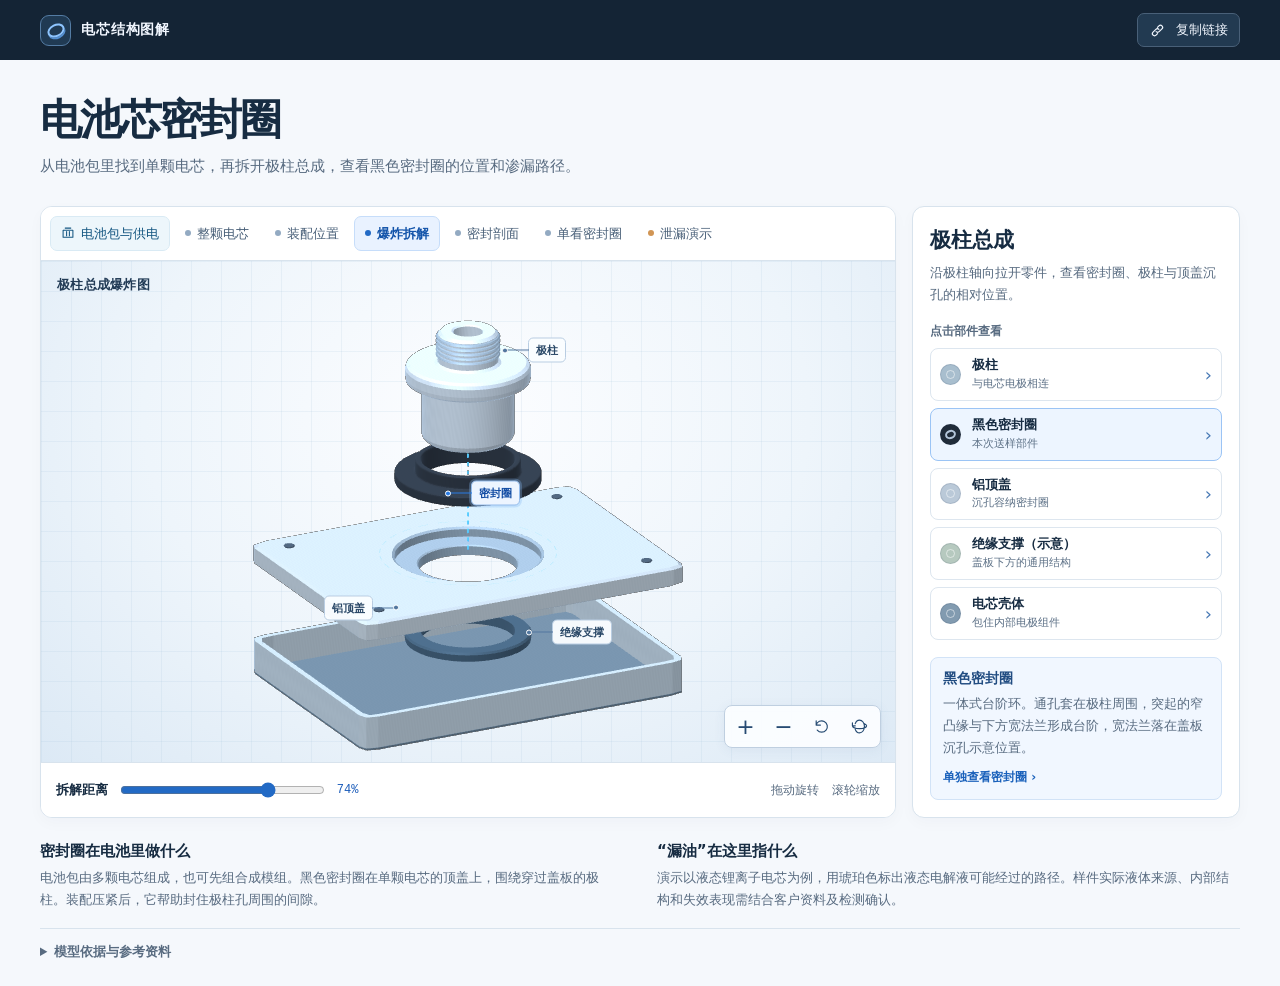
==== commit f8f1dcec: "Animate battery pack location and cell power flow" ====
--- a/battery-seal/index.html
+++ b/battery-seal/index.html
@@ -3,7 +3,7 @@
 <head>
   <meta charset="utf-8">
   <meta name="viewport" content="width=device-width, initial-scale=1">
-  <meta name="description" content="交互查看方形电芯的极柱密封圈、装配剖面及密封失效路径。">
+  <meta name="description" content="播放电池包内的电芯拆装与供电动画，交互查看极柱密封圈和失效路径。">
   <meta name="theme-color" content="#142435">
   <title>电池芯密封圈 · 三维拆解</title>
   <style>
@@ -47,6 +47,9 @@
 .tabs button:hover { background: #f1f6fb; }
 .tabs button[aria-pressed="true"] { background: #e9f2ff; border-color: #c6ddfa; font-weight: 700; color: #1354aa; }
 .tabs button i { border-radius: 50%; width: 6px; height: 6px; background: #93aac2; }
+.tabs button[data-mode="pack"] { color: #145681; background: #edf6fb; border-color: #d9eaf4; }
+.tabs button[data-mode="pack"][aria-pressed="true"] { background: #e0eff8; border-color: #aad0eb; }
+.tabs button[data-mode="pack"] svg { width: 14px; height: 14px; fill: none; stroke: currentColor; stroke-width: 1.5; stroke-linecap: round; stroke-linejoin: round; }
 .tabs button[aria-pressed="true"] i { background: #226ac5; }
 .tabs button[data-mode="leak"] i { background: #d19554; }
 .stage {
@@ -61,6 +64,10 @@
 .stage-title strong { font-size: 13px; letter-spacing: .02em; color: #223b56; }
 .stage-key { position: absolute; bottom: 18px; left: 16px; border-radius: 5px; background: #fff6e6; padding: 5px 8px; color: #8a430d; font-size: 11px; font-weight: 650; pointer-events: none; }
 .stage-key span { display: inline-block; background: #d37a1a; border-radius: 50%; width: 7px; height: 7px; margin-right: 4px; }
+.pack-key { color: #164f72; background: #edf7ff; }
+.pack-key span:first-child { background: #2c8cb9; }
+.pack-key #pack-key-text { width: auto; height: auto; margin: 0; background: transparent; border-radius: 0; }
+.pack-key[data-step="2"] span:first-child { background: #d17d28; }
 #annotations { position: absolute; z-index: 1; inset: 0; overflow: hidden; pointer-events: none; }
 .annotation {
   --a-color: #52779f; --leader: 24px;
@@ -74,6 +81,7 @@
 .annotation.left::before { right: auto; left: 100%; }
 .annotation.left::after { right: auto; left: calc(100% + var(--leader) - 3px); }
 .annotation[data-part="seal"] { --a-color: #287be4; background: #edf5ff; border-color: #93bbeb; color: #164d98; }
+.annotation[data-part="pack-cell"] { --a-color: #bb712d; background: #fff7e9; border-color: #d9a365; color: #864208; }
 .annotation.static-label { pointer-events: none; }
 .annotation[data-part="gap"], .annotation[data-part="leak"], .annotation[data-part="residue"], .annotation[data-part="interior"] {
   --a-color: #b76e27; color: #864208; background: #fff7e9; border-color: #d9a365;
@@ -84,7 +92,7 @@
 .camera button:hover, .camera button[aria-pressed="true"] { background: #dfedfd; }
 .no-scene { position: absolute; inset: 40% 10% auto; padding: 15px; background: #fff; border-radius: 7px; text-align: center; font-size: 14px; }
 .viewer-footer { min-height: 55px; padding: 8px 15px; display: flex; justify-content: space-between; align-items: center; gap: 10px; border-top: 1px solid var(--line); background: #fff; }
-.explode-control, .leak-control { display: flex; align-items: center; gap: 12px; font-size: 13px; white-space: nowrap; }
+.explode-control, .leak-control, .pack-control { display: flex; align-items: center; gap: 12px; font-size: 13px; white-space: nowrap; }
 .explode-control label { font-weight: 650; }
 .explode-control input { width: clamp(75px, 16vw, 240px); accent-color: #226ac5; cursor: pointer; margin: 0; }
 .explode-control output { color: var(--blue); min-width: 36px; font: 12px "IBM Plex Mono", ui-monospace, monospace; }
@@ -94,13 +102,16 @@
 .step-control:disabled { opacity: .35; cursor: default; }
 .step-control:not(:disabled):hover { background: #fff5e7; }
 #leak-progress { color: #764312; font-size: 12px; }
+.pack-control .play, .pack-control .step-control { border-color: #b5d4eb; color: #175781; background: #f0f8ff; }
+.pack-control .step-control:not(:disabled):hover, .pack-control .play:hover { background: #dfedf8; }
+#pack-progress { color: #295c83; font-size: 12px; }
 .sidebar { padding: 20px 17px 17px; }
 .sidebar h2 { margin: 0 0 8px; font-size: 21px; line-height: 1.3; }
 .panel-text, .detail p { color: var(--muted); font-size: 13px; line-height: 1.7; margin: 0; }
 #panel-body { margin-top: 17px; }
 .panel-heading { display: block; margin: 0 0 8px; font-size: 12px; color: var(--muted); font-weight: 700; }
 .part-list { display: grid; gap: 7px; }
-.part, .leak-step {
+.part, .leak-step, .pack-step {
   text-align: left; width: 100%; background: #fff; border: 1px solid #dde6ef; border-radius: 8px; min-height: 51px;
   padding: 8px 9px; display: grid; grid-template-columns: 23px minmax(0, 1fr) auto; gap: 9px; align-items: center;
 }
@@ -109,7 +120,7 @@
 .swatch { width: 21px; height: 21px; border-radius: 50%; background: var(--part-color, #647b95); border: 1px solid #20365320; display: grid; place-items: center; }
 .swatch::after { content: ""; width: 9px; height: 9px; border-radius: 50%; border: 1px solid #fff8; }
 .part[data-part="seal"] .swatch::after { width: 11px; height: 9px; border: 2px solid #b4c5d9; transform: rotate(-20deg); }
-.part strong, .leak-step strong { display: block; font-size: 13px; line-height: 1.3; }
+.part strong, .leak-step strong, .pack-step strong { display: block; font-size: 13px; line-height: 1.3; }
 .part small { display: block; color: #5c7086; font-size: 11px; line-height: 1.35; margin-top: 3px; }
 .part-arrow { color: #4678b4; font-size: 18px; }
 .detail { margin-top: 17px; padding: 12px; border: 1px solid #d2e3f7; border-radius: 8px; background: #f1f7ff; }
@@ -118,10 +129,12 @@
 .detail button:hover { text-decoration: underline; }
 .detail.failure { border-color: #e9cea8; background: #fff8ec; }
 .detail.failure strong { color: #854907; }
-.leak-step { grid-template-columns: 25px 1fr; }
-.leak-step span { display: grid; place-items: center; width: 24px; height: 24px; background: #f0f4fa; color: #4f6680; border-radius: 50%; font: 11px "IBM Plex Mono", ui-monospace, monospace; }
+.leak-step, .pack-step { grid-template-columns: 25px 1fr; }
+.leak-step span, .pack-step span { display: grid; place-items: center; width: 24px; height: 24px; background: #f0f4fa; color: #4f6680; border-radius: 50%; font: 11px "IBM Plex Mono", ui-monospace, monospace; }
 .leak-step:hover, .leak-step[aria-pressed="true"] { border-color: #e3b878; background: #fff7e9; }
 .leak-step[aria-pressed="true"] span { background: #f7dfb9; color: #83460a; }
+.pack-step:hover, .pack-step[aria-pressed="true"] { border-color: #acd0ed; background: #eef7fd; }
+.pack-step[aria-pressed="true"] span { background: #d5eaf8; color: #175781; }
 .explainer { display: grid; grid-template-columns: 1fr 1fr; gap: 17px 34px; padding: 24px 0 18px; }
 .explainer h2 { font-size: 15px; margin: 0 0 6px; }
 .explainer p, .source { color: var(--muted); font-size: 13px; line-height: 1.65; margin: 0; }
@@ -148,6 +161,7 @@
   .intro p { font-size: 13px; }
   .tabs { display: grid; grid-template-columns: repeat(3, minmax(0, 1fr)); padding: 6px; }
   .tabs button { font-size: 12px; justify-content: center; padding: 7px 3px; }
+  .tabs button[data-mode="pack"] { grid-column: 1 / -1; }
   .stage { height: clamp(335px, 86vw, 430px); min-height: 335px; }
   .stage-title { top: 9px; left: 10px; }
   .stage-title strong { font-size: 11px; }
@@ -155,9 +169,9 @@
   .viewer-footer { min-height: 51px; padding: 7px 8px; }
   .explode-control { gap: 6px; font-size: 12px; }
   .gestures { font-size: 10px; gap: 6px; }
-  .leak-control { gap: 5px; font-size: 11px; }
-  .leak-control:not([hidden]) + .gestures { display: none; }
-  #leak-progress { font-size: 11px; }
+  .leak-control, .pack-control { gap: 5px; font-size: 11px; }
+  .viewer-footer:has(.leak-control:not([hidden]), .pack-control:not([hidden])) .gestures { display: none; }
+  #leak-progress, #pack-progress { font-size: 11px; }
   .camera { right: 8px; bottom: 8px; }
   .camera button { width: 30px; height: 30px; }
   .sidebar { display: block; padding: 15px; }
@@ -185,11 +199,12 @@
   <main>
     <div class="intro">
       <h1>电池芯密封圈</h1>
-      <p>拆开方形电芯的极柱总成，查看黑色密封圈的装配位置和失效后的渗漏路径。</p>
+      <p>从电池包里找到单颗电芯，再拆开极柱总成，查看黑色密封圈的位置和渗漏路径。</p>
     </div>
     <div class="workbench">
       <section class="viewer" aria-label="三维模型">
         <nav class="tabs" aria-label="模型视图">
+          <button type="button" data-mode="pack" aria-pressed="false"><svg viewBox="0 0 20 20" aria-hidden="true"><path d="M3 6h14v10H3zM6 3h8M8 8v6m4-6v6"/></svg>电池包与供电</button>
           <button type="button" data-mode="cell" aria-pressed="false"><i aria-hidden="true"></i>整颗电芯</button>
           <button type="button" data-mode="assembled" aria-pressed="false"><i aria-hidden="true"></i>装配位置</button>
           <button type="button" data-mode="exploded" aria-pressed="true"><i aria-hidden="true"></i>爆炸拆解</button>
@@ -200,8 +215,10 @@
         <div class="stage" id="stage">
           <div class="stage-title"><strong id="scene-title">极柱总成爆炸图</strong></div>
           <canvas id="scene" tabindex="0" aria-label="交互式三维电芯。拖动或按方向键旋转，滚轮或加减键缩放。"></canvas>
+          <canvas id="pack-scene" tabindex="0" aria-label="交互式三维电池包。拖动或按方向键旋转，滚轮或加减键缩放。" hidden></canvas>
           <div id="annotations" aria-label="模型标注"></div>
           <div class="stage-key" id="stage-key" hidden><span></span>电解液示踪</div>
+          <div class="stage-key pack-key" id="pack-key" hidden><span></span><span id="pack-key-text"></span></div>
           <div class="camera" aria-label="镜头控制">
             <button type="button" id="zoom-in" title="放大" aria-label="放大">+</button>
             <button type="button" id="zoom-out" title="缩小" aria-label="缩小">−</button>
@@ -222,6 +239,12 @@
             <button type="button" class="step-control" id="prev-phase" aria-label="上一个泄漏步骤">‹</button>
             <span id="leak-progress" aria-live="polite"></span>
             <button type="button" class="step-control" id="next-phase" aria-label="下一个泄漏步骤">›</button>
+          </div>
+          <div class="pack-control" id="pack-control" hidden>
+            <button class="play" id="play-pack" type="button">▶ 播放动画</button>
+            <button type="button" class="step-control" id="prev-pack" aria-label="上一个电池包步骤">‹</button>
+            <span id="pack-progress"></span>
+            <button type="button" class="step-control" id="next-pack" aria-label="下一个电池包步骤">›</button>
           </div>
           <p class="gestures" id="gestures"><span>拖动旋转</span><span>滚轮缩放</span></p>
         </div>
@@ -248,11 +271,13 @@
     <footer class="source">
       <details>
         <summary>模型依据与参考资料</summary>
-        <p>黑色密封圈的宽法兰、上凸缘和通孔参考来图。法兰外径按示意比例重建。极柱、盖板、壳体和内部零件采用通用结构示意。剖面中的间隙和动画时序经过放大与简化，供送样阶段沟通。</p>
+        <p>黑色密封圈的宽法兰、上凸缘和通孔参考来图。法兰外径按示意比例重建。电池包的排布、串联回路和电芯内部采用通用结构示意。剖面中的间隙和动画时序经过放大与简化，供送样阶段沟通。</p>
         <ul>
           <li><a href="https://data.epo.org/publication-server/rest/v1.2/publication-dates/2025-10-22/patents/EP4636914NWA2/document.pdf" target="_blank" rel="noopener noreferrer">极柱密封界面示例 · 欧洲专利局</a></li>
           <li><a href="https://advanced.onlinelibrary.wiley.com/doi/10.1002/advs.202405897" target="_blank" rel="noopener noreferrer">电解液用量对电芯老化的影响 · Advanced Science</a></li>
           <li><a href="https://www.nhtsa.gov/sites/nhtsa.gov/files/documents/12848-lithiumionsafetyhybrids_101217-v3-tag.pdf" target="_blank" rel="noopener noreferrer">电动车用锂离子电池安全 · NHTSA</a></li>
+          <li><a href="https://www.energy.gov/science/doe-explainsbatteries" target="_blank" rel="noopener noreferrer">电池如何储存并释放能量 · 美国能源部</a></li>
+          <li><a href="https://www.catl.com/en/news/472.html" target="_blank" rel="noopener noreferrer">电芯直接集成到电池包的示例 · 宁德时代</a></li>
         </ul>
       </details>
     </footer>
@@ -1151,6 +1176,613 @@
 (() => {
   "use strict";
 
+  const TAU = Math.PI * 2;
+  const COLORS = {
+    tray: [111, 137, 158],
+    frame: [84, 109, 132],
+    floor: [140, 165, 183],
+    metal: [166, 186, 200],
+    edge: [36, 61, 84],
+    lid: [173, 195, 216],
+    ribs: [193, 213, 230],
+    module: [92, 128, 153],
+    selectedModule: [58, 127, 200],
+    cell: [160, 180, 193],
+    cellTop: [193, 207, 218],
+    selectedCell: [207, 134, 65],
+    selectedTop: [240, 179, 104],
+    terminal: [209, 223, 232],
+    pad: [48, 65, 82],
+    bus: [160, 116, 71],
+    liveBus: [229, 160, 72],
+    load: [59, 93, 113],
+    loadTop: [154, 192, 209]
+  };
+
+  const modulePositions = [
+    { x: 4.87, z: -2.74, direction: -1 },
+    { x: -4.87, z: -2.74, direction: -1 },
+    { x: -4.87, z: 2.74, direction: 1 },
+    { x: 4.87, z: 2.74, direction: 1 },
+  ];
+  const highlighted = 3;
+  const highlightedCell = 7;
+  const cellCount = 8;
+  const terminalSpacing = 1.57;
+  const cellPitch = 1.04;
+  const clamp = (t, a = 0, b = 1) => Math.min(b, Math.max(a, t));
+  const smooth = t => t * t * (3 - 2 * t);
+  const dot = (a, b) => a[0] * b[0] + a[1] * b[1] + a[2] * b[2];
+  const interpolate = (a, b, t) => a.map((value, i) => value + (b[i] - value) * t);
+  const cameraDefault = { yaw: .52, pitch: .60 };
+
+  function poseFor(step, progress) {
+    const t = smooth(progress);
+    if (step === 0) return { cover: t, module: 0, cell: 0, electric: 0 };
+    if (step === 1) return { cover: 1, module: t, cell: 0, electric: 0 };
+    if (step === 2) return { cover: 1, module: 1, cell: t, electric: 0 };
+    return {
+      cover: 1,
+      cell: 1 - smooth(clamp(progress / .37)),
+      module: 1 - smooth(clamp((progress - .23) / .43)),
+      electric: smooth(clamp((progress - .66) / .34)),
+    };
+  }
+
+  function makeCamera(width, height, yaw, pitch, zoom, electric) {
+    const span = 29.4 + electric * 6.5;
+    const scale = zoom * Math.min(width / span, height / 17.7);
+    const up = [-Math.sin(yaw) * Math.sin(pitch), Math.cos(pitch), -Math.cos(yaw) * Math.sin(pitch)];
+    const screenRight = [Math.cos(yaw), 0, -Math.sin(yaw)];
+    const forward = [Math.sin(yaw) * Math.cos(pitch), Math.sin(pitch), Math.cos(yaw) * Math.cos(pitch)];
+    const center = [electric * 2.9, 2.85 - electric * .75, -.55];
+    const cx = width * .50 - dot(center, screenRight) * scale;
+    const cy = height * .535 + dot(center, up) * scale;
+    return {
+      forward,
+      scale,
+      project(point) {
+        return {
+          x: cx + dot(point, screenRight) * scale,
+          y: cy - dot(point, up) * scale,
+          depth: dot(point, forward),
+        };
+      },
+    };
+  }
+
+  function mixColor(color, brightness) {
+    const rgb = color.map(value => Math.round(clamp(value * brightness, 0, 255)));
+    return "rgb(" + rgb.join(",") + ")";
+  }
+
+  function drawQueue(context, queue) {
+    queue.sort((a, b) => a.depth - b.depth);
+    for (const item of queue) {
+      context.globalAlpha = item.alpha;
+      context.beginPath();
+      context.moveTo(item.points[0].x, item.points[0].y);
+      for (const point of item.points.slice(1)) context.lineTo(point.x, point.y);
+      if (item.fill) {
+        context.closePath();
+        context.fillStyle = item.fill;
+        context.fill();
+      }
+      if (item.stroke) {
+        context.strokeStyle = item.stroke;
+        context.lineWidth = item.width;
+        context.stroke();
+      }
+    }
+    context.globalAlpha = 1;
+  }
+
+  function createRenderer(camera, context) {
+    const queue = [];
+    const light = [-.26, .88, .39];
+
+    function face(points, normal, color, alpha = 1, seam = false) {
+      if (dot(normal, camera.forward) <= 0 || alpha <= 0) return;
+      const projected = points.map(camera.project);
+      const shade = .70 + .31 * Math.max(0, dot(normal, light)) + .13 * Math.max(0, normal[1]);
+      queue.push({
+        points: projected,
+        depth: projected.reduce((result, point) => result + point.depth, 0) / projected.length,
+        fill: mixColor(color, shade),
+        stroke: mixColor(color, shade * (seam ? 1 : .83)),
+        width: seam ? .65 : .44, alpha,
+      });
+    }
+
+    function roundBox(x, y, z, width, height, depth, color, cut = .10, alpha = 1, tilt = 0) {
+      const w = width / 2;
+      const d = depth / 2;
+      const c = Math.min(cut, w * .48, d * .48);
+      const outline = [
+        [-w + c, -d], [w - c, -d], [w, -d + c], [w, d - c],
+        [w - c, d], [-w + c, d], [-w, d - c], [-w, -d + c],
+      ];
+      const cos = Math.cos(tilt);
+      const sin = Math.sin(tilt);
+      const transform = (a, b, q) => [x + a, y + b * cos - q * sin, z + b * sin + q * cos];
+      const top = outline.map(([a, q]) => transform(a, height / 2, q));
+      const bottom = outline.map(([a, q]) => transform(a, -height / 2, q));
+      const upper = [0, cos, sin];
+      const lower = [0, -cos, -sin];
+      if (width > 10 && depth > 7) {
+        const [heightSign, normal] = dot(upper, camera.forward) > 0 ? [1, upper] : [-1, lower];
+        const nx = Math.ceil(width / 1.41);
+        const nz = Math.ceil(depth / 1.41);
+        for (let i = 0; i < nx; i++) {
+          const a = -w + i * width / nx;
+          const b = i === nx - 1 ? w : -w + (i + 1) * width / nx;
+          for (let j = 0; j < nz; j++) {
+            const q = -d + j * depth / nz;
+            const r = j === nz - 1 ? d : -d + (j + 1) * depth / nz;
+            const corners = [[a, q], [b, q], [b, r], [a, r]];
+            const tile = corners.flatMap((point, index) => {
+              const [u, v] = point;
+              if (Math.abs(u) !== w || Math.abs(v) !== d) return [point];
+              const previous = corners[(index + 3) % 4];
+              const alongX = [u - Math.sign(u) * c, v];
+              const alongZ = [u, v - Math.sign(v) * c];
+              return previous[0] === u ? [alongZ, alongX] : [alongX, alongZ];
+            });
+            face(tile.map(([u, v]) => transform(u, heightSign * height / 2, v)), normal, color, alpha, true);
+          }
+        }
+      } else {
+        face(top, upper, color, alpha);
+        face(bottom, lower, color, alpha);
+      }
+      for (let i = 0; i < outline.length; i++) {
+        const j = (i + 1) % outline.length;
+        const dx = outline[j][0] - outline[i][0];
+        const dz = outline[j][1] - outline[i][1];
+        const distance = Math.hypot(dx, dz);
+        face([bottom[i], bottom[j], top[j], top[i]], [dz / distance, dx / distance * sin, -dx / distance * cos], color, alpha);
+      }
+    }
+
+    function disk(x, y, z, radius, height, color, alpha = 1, sides = 12) {
+      const top = [];
+      const bottom = [];
+      for (let i = 0; i < sides; i++) {
+        const angle = i / sides * TAU;
+        const dx = Math.cos(angle) * radius;
+        const dz = Math.sin(angle) * radius;
+        top.push([x + dx, y + height / 2, z + dz]);
+        bottom.push([x + dx, y - height / 2, z + dz]);
+      }
+      face(top, [0, 1, 0], color, alpha);
+      for (let i = 0; i < sides; i++) {
+        const j = (i + 1) % sides;
+        const angle = (i + .5) / sides * TAU;
+        face([bottom[i], bottom[j], top[j], top[i]], [Math.cos(angle), 0, Math.sin(angle)], color, alpha);
+      }
+    }
+
+    function line(points, stroke, width, alpha = 1, shiftDepth = 0) {
+      if (alpha <= 0) return;
+      const projected = points.map(camera.project);
+      for (let i = 1; i < projected.length; i++) {
+        const a = projected[i - 1];
+        const b = projected[i];
+        queue.push({ points: [a, b], depth: (a.depth + b.depth) / 2 + shiftDepth, stroke, width, alpha });
+      }
+    }
+
+    return {
+      box: roundBox,
+      disk,
+      line,
+      flush: () => drawQueue(context, queue),
+    };
+  }
+
+  function insideModule(position, index, vertical = 0, shift = 0, enlarged = 1) {
+    const x = position.x + position.direction * (index - (cellCount - 1) / 2) * cellPitch + shift;
+    const z = position.z + shift * .53;
+    const top = .37 + vertical + 1.70 * enlarged;
+    const sign = index % 2 === 0 ? -1 : 1;
+    return {
+      x, z, top,
+      negative: [x, top + .17 * enlarged, z - sign * terminalSpacing * enlarged],
+      positive: [x, top + .17 * enlarged, z + sign * terminalSpacing * enlarged],
+    };
+  }
+
+  function addTray(renderer) {
+    const { box, disk } = renderer;
+    box(0, -.37, 0, 21.65, .55, 12.25, COLORS.tray, .64);
+    box(0, -.04, 0, 20.8, .20, 11.8, COLORS.floor, .42);
+    for (const sign of [-1, 1]) {
+      box(0, .46, sign * 5.86, 20.76, .88, .48, COLORS.frame, .21);
+      box(sign * 10.43, .47, 0, .52, .90, 11.67, COLORS.frame, .16);
+      box(0, .94, sign * 5.87, 20.74, .12, .42, COLORS.metal, .14);
+      box(sign * 10.42, .94, 0, .42, .12, 11.59, COLORS.metal, .12);
+      for (const x of [-8.75, -4.35, 4.35, 8.75]) {
+        box(x, -.12, sign * 6.19, .92, .22, 1.04, COLORS.tray, .16);
+        disk(x, .01, sign * 6.43, .14, .025, COLORS.edge, 1, 10);
+      }
+      for (const z of [-3.78, 3.78]) {
+        box(sign * 10.80, -.11, z, .89, .18, .80, COLORS.tray, .15);
+        disk(sign * 11.03, .01, z, .13, .023, COLORS.edge, 1, 10);
+      }
+    }
+    box(0, .18, 0, .27, .36, 11.5, COLORS.frame, .083);
+    box(0, .19, 0, 20.35, .38, .31, COLORS.frame, .11);
+  }
+
+  function addCover(renderer, amount, electric) {
+    if (electric > .96) return;
+    const { box } = renderer;
+    const y = 2.46 + amount * 3.32;
+    const z = -amount * 4.53;
+    const tilt = -.23 * amount;
+    const alpha = 1 - electric;
+    box(0, y, z, 21.30, .36, 12.07, COLORS.lid, .63, alpha, tilt);
+    box(0, y + .20, z + .05, 20.25, .09, 11.12, COLORS.ribs, .52, alpha, tilt);
+    for (const offset of [-3.54, 0, 3.54]) {
+      box(0, y + .245 - offset * Math.sin(tilt), z + .052 + offset * Math.cos(tilt), 17.70, .10, .14, COLORS.lid, .055, alpha, tilt);
+    }
+    for (const x of [-9.40, 9.40]) {
+      box(x, y + .247, z + .026, .18, .09, 9.50, COLORS.lid, .05, alpha, tilt);
+    }
+  }
+
+  function addModule(renderer, position, moduleIndex, pose, step) {
+    const { box, disk, line } = renderer;
+    const chosen = moduleIndex === highlighted;
+    const bright = chosen && (step > 0 || pose.cover > .60);
+    const lift = chosen ? 3.68 * pose.module : 0;
+    const moduleZ = position.z + (chosen ? .62 * pose.module : 0);
+    const moduleX = position.x + (chosen ? .22 * pose.module : 0);
+    const frame = bright ? COLORS.selectedModule : COLORS.module;
+    box(moduleX, .22 + lift, moduleZ, 8.82, .35, 5.12, frame, .18);
+    for (const z of [-2.42, 2.42]) {
+      box(moduleX, .45 + lift, moduleZ + z, 8.79, .27, .17, frame, .07);
+    }
+    for (const x of [-4.33, 4.33]) {
+      box(moduleX + x, 1 + lift, moduleZ, .19, 1.42, 5.01, frame, .07);
+    }
+
+    const units = [];
+    for (let index = 0; index < cellCount; index++) {
+      const focus = bright && index === highlightedCell;
+      const individual = focus ? pose.cell : 0;
+      const size = 1 + individual * .34;
+      const elevation = lift + 2.48 * individual;
+      const cell = insideModule({ ...position, x: moduleX, z: moduleZ }, index, elevation, individual * 2.80, size);
+      const casing = focus && step >= 2 ? COLORS.selectedCell : COLORS.cell;
+      const cap = focus && step >= 2 ? COLORS.selectedTop : COLORS.cellTop;
+      box(cell.x, .37 + elevation + .78 * size, cell.z, .91 * size, 1.56 * size, 4.57 * size, casing, .08);
+      box(cell.x, cell.top - .09 * size, cell.z, .91 * size, .18 * size, 4.56 * size, cap, .073);
+      disk(cell.x, cell.top + .025 * size, cell.z, .19 * size, .038, COLORS.module, 1, 10);
+      for (const [x, y, z] of [cell.negative, cell.positive]) {
+        disk(x, y - .13 * size, z, .26 * size, .09 * size, COLORS.pad);
+        disk(x, y - .048 * size, z, .16 * size, .10 * size, COLORS.terminal);
+      }
+      units.push(cell);
+    }
+    for (let index = 0; index < units.length - 1; index++) {
+      if (chosen && index + 1 === highlightedCell && pose.cell > .04) continue;
+      const [x1, y, z] = units[index].positive;
+      const [x2] = units[index + 1].negative;
+      const color = pose.electric > .5 ? COLORS.liveBus : COLORS.bus;
+      box((x1 + x2) / 2, y + .008, z, Math.abs(x1 - x2) + .24, .042, .27, color, .048);
+    }
+    if (chosen && pose.module > .06) {
+      const guideColor = "#609bd1";
+      for (const x of [-4.23, 4.12]) {
+        for (let tick = .15; tick < lift - .2; tick += .32) {
+          const A = [position.x + x + .22 * tick / 3.68, tick, position.z + 2.39 + .62 * tick / 3.68];
+          line([A, [A[0] + .01, tick + .15, A[2] + .02]], guideColor, 1, .58);
+        }
+      }
+    }
+    if (chosen && pose.cell > .05) {
+      const cell = units[highlightedCell];
+      const base = insideModule({ ...position, x: moduleX, z: moduleZ }, highlightedCell, lift);
+      for (let tick = .04; tick < .95; tick += .145) {
+        const A = interpolate([base.x, base.top, base.z], [cell.x, cell.top, cell.z], tick);
+        const B = interpolate([base.x, base.top, base.z], [cell.x, cell.top, cell.z], tick + .073);
+        line([A, B], "#be874c", 1.15, .63);
+      }
+    }
+    return { x: moduleX, z: moduleZ, lift, units };
+  }
+
+  const loadShift = 1.45;
+  const externalRoute = [
+    [10.70, 1.28, 3.42], [12.22, 1.26, 3.42], [12.74, 1.26, 2.86],
+    [12.74, 1.36, 1.48], [13.63, 1.44, 1.48], [14.17, 1.44, 1.48],
+    [14.17, 1.45, .86], [14.46, 1.45, .62], [13.91, 1.45, .37],
+    [14.46, 1.45, .13], [13.91, 1.45, -.13], [14.46, 1.45, -.38],
+    [13.91, 1.45, -.62], [14.17, 1.45, -.86], [14.17, 1.44, -1.48], [13.63, 1.44, -1.48],
+    [12.74, 1.36, -1.48], [12.74, 1.26, -2.86], [12.22, 1.26, -3.42], [10.70, 1.28, -3.42],
+  ].map(([x, y, z]) => [x + Math.min(1, Math.max(0, (x - 10.7) / 2.9)) * loadShift, y, z]);
+  const externalLengths = externalRoute.slice(1).map((point, i) => Math.hypot(...point.map((value, j) => value - externalRoute[i][j])));
+  const totalLength = externalLengths.reduce((a, b) => a + b, 0);
+
+  function pointOnCircuit(fraction) {
+    let distance = totalLength * clamp(fraction);
+    for (let i = 0; i < externalLengths.length; i++) {
+      const length = externalLengths[i];
+      if (distance <= length) return interpolate(externalRoute[i], externalRoute[i + 1], distance / length);
+      distance -= length;
+    }
+    return externalRoute.at(-1);
+  }
+
+  function addElectricCircuit(renderer, groups, amount) {
+    if (amount <= 0) return;
+    const { box, disk, line } = renderer;
+    const powerWire = "#aa7544";
+    for (let i = 0; i < groups.length - 1; i++) {
+      const end = groups[i].units.at(-1).positive;
+      const start = groups[i + 1].units[0].negative;
+      const route = i === 1
+        ? [end, [-9.58, 2.44, end[2]], [-9.58, 2.44, start[2]], start]
+        : [end, [(end[0] + start[0]) / 2, 2.44, end[2]], [(end[0] + start[0]) / 2, 2.44, start[2]], start];
+      line(route, powerWire, 2.9, amount, 1.4);
+    }
+
+    box(14.17 + loadShift, .47, 0, 2.73, 1.09, 4.27, COLORS.load, .28, amount);
+    box(14.17 + loadShift, 1.04, 0, 2.59, .16, 4.08, COLORS.loadTop, .27, amount);
+    box(14.17 + loadShift, 1.18, 0, 1.29, .14, 2.24, COLORS.frame, .18, amount);
+    for (const z of [-1.48, 1.48]) {
+      disk(13.63 + loadShift, 1.27, z, .19, .11, COLORS.terminal, amount);
+    }
+
+    const positive = groups.at(-1).units.at(-1).positive;
+    const negative = groups[0].units[0].negative;
+    const endpoints = [externalRoute[0], externalRoute.at(-1)];
+    for (const [index, post] of [positive, negative].entries()) {
+      const endpoint = endpoints[index];
+      box(endpoint[0] - .25, .73, endpoint[2], .73, .72, .94, COLORS.edge, .10, amount);
+      disk(endpoint[0], 1.17, endpoint[2], .27, .19, COLORS.bus, amount);
+      line([post, [9.44, 2.41, post[2]], [9.75, 1.86, endpoint[2]], endpoint], powerWire, 3.1, amount, 1.4);
+    }
+
+    line(externalRoute, "#263d55", 5.2, amount * .88, 4);
+    line(externalRoute, "#45bad9", 2.5, amount, 4.1);
+  }
+
+  function drawPolarity(context, position, plus, alpha) {
+    context.save();
+    context.globalAlpha = alpha;
+    context.translate(position.x, position.y - 11);
+    context.beginPath();
+    context.arc(0, 0, 6.7, 0, TAU);
+    context.fillStyle = plus ? "#f8ede3" : "#e9f5fe";
+    context.fill();
+    context.strokeStyle = plus ? "#bc7841" : "#6084a8";
+    context.lineWidth = .85;
+    context.stroke();
+    context.beginPath();
+    context.moveTo(-3, 0);
+    context.lineTo(3, 0);
+    if (plus) {
+      context.moveTo(0, -3);
+      context.lineTo(0, 3);
+    }
+    context.stroke();
+    context.restore();
+  }
+
+  function drawArrow(context, camera, fraction, opacity) {
+    const point = camera.project(pointOnCircuit(fraction));
+    const ahead = camera.project(pointOnCircuit(Math.min(.999, fraction + .016)));
+    if (Math.hypot(ahead.x - point.x, ahead.y - point.y) < .1) return;
+    context.save();
+    context.translate(point.x, point.y);
+    context.rotate(Math.atan2(ahead.y - point.y, ahead.x - point.x));
+    context.globalAlpha = opacity;
+    context.fillStyle = "#f7feff";
+    context.strokeStyle = "#176386";
+    context.lineWidth = .8;
+    context.beginPath();
+    context.moveTo(4.0, 0);
+    context.lineTo(-3.9, -3.4);
+    context.lineTo(-2.0, 0);
+    context.lineTo(-3.9, 3.4);
+    context.closePath();
+    context.fill();
+    context.stroke();
+    context.restore();
+  }
+
+  window.createPackScene = (canvas, options = {}) => {
+    const context = canvas.getContext("2d");
+    if (!context) throw new Error("Pack scene requires Canvas 2D.");
+    const preference = window.matchMedia("(prefers-reduced-motion: reduce)");
+    const pointers = new Map();
+    let step = 0;
+    let progress = 1;
+    let yaw = cameraDefault.yaw;
+    let pitch = cameraDefault.pitch;
+    let scale = 1;
+    let frameId = 0;
+    let autoRotate = false;
+    let flowAnimated = false;
+    let lastTime = 0;
+    let flowTime = 0;
+
+    function frame(time) {
+      frameId = 0;
+      const width = canvas.clientWidth;
+      const height = canvas.clientHeight;
+      if (!width || !height) return;
+      const ratio = Math.min(2, window.devicePixelRatio || 1);
+      const pixelWidth = Math.round(width * ratio);
+      const pixelHeight = Math.round(height * ratio);
+      if (canvas.width !== pixelWidth || canvas.height !== pixelHeight) {
+        canvas.width = pixelWidth;
+        canvas.height = pixelHeight;
+      }
+      const elapsed = lastTime ? Math.min(48, time - lastTime) : 0;
+      lastTime = time;
+      if (autoRotate) yaw += elapsed * .00045;
+      const moving = flowAnimated && !preference.matches;
+      if (moving) flowTime += elapsed;
+      context.setTransform(ratio, 0, 0, ratio, 0, 0);
+      context.clearRect(0, 0, width, height);
+      context.lineJoin = "round";
+      context.lineCap = "round";
+
+      const pose = poseFor(step, progress);
+      const camera = makeCamera(width, height, yaw, pitch, scale, pose.electric);
+      const renderer = createRenderer(camera, context);
+      addTray(renderer);
+      addCover(renderer, pose.cover, pose.electric);
+      const groups = modulePositions.map((position, i) => addModule(renderer, position, i, pose, step));
+      if (step === 3) addElectricCircuit(renderer, groups, pose.electric);
+      renderer.flush();
+
+      const anchors = [];
+      function mark(id, world, visible) {
+        if (!visible) return;
+        const point = camera.project(world);
+        anchors.push({ id, x: point.x, y: point.y, visible: point.x > 3 && point.x < width - 3 && point.y > 3 && point.y < height - 3 });
+      }
+
+      const group = groups[highlighted];
+      const cell = group.units[highlightedCell];
+      mark("tray", [-4.05, .65, 6.0], true);
+      mark("cover", [-5.60, 2.64 + pose.cover * 3.32, -pose.cover * 4.53 - 1.42], step === 0 || (step < 3 && width > 520));
+      mark("module", [group.x - 2.37, .5 + group.lift, group.z + 2.50], step === 1 || (step === 0 && pose.cover > .78));
+      mark("cell", [cell.x, cell.top - .6, cell.z + 1.53], step === 2 && pose.cell > .30);
+      const [sealX, sealY, sealZ] = cell.positive;
+      mark("seal", [sealX, sealY - .1, sealZ + .11], step === 2 && pose.cell > .63);
+      const adjacent = group.units[highlightedCell - 1].positive;
+      mark("busbar", [adjacent[0] - .50, adjacent[1], adjacent[2]], step === 3 && pose.electric > .36);
+      mark("load", [14.19 + loadShift, 1.32, -.50], step === 3 && pose.electric > .38);
+      mark("positive", externalRoute[0], step === 3 && pose.electric > .38);
+      mark("negative", externalRoute.at(-1), step === 3 && pose.electric > .38);
+
+      if (pose.electric > .28) {
+        drawPolarity(context, camera.project(externalRoute[0]), true, pose.electric);
+        drawPolarity(context, camera.project(externalRoute.at(-1)), false, pose.electric);
+        const offset = (flowTime / 2750) % 1;
+        for (let i = 0; i < 5; i++) {
+          const position = moving ? (offset + i * .2) % 1 : .13 + i * .19;
+          if (position > .03 && position < .95) drawArrow(context, camera, position, pose.electric);
+        }
+      }
+      options.onFrame?.(anchors);
+      if (autoRotate || (pose.electric > .28 && moving)) invalidate();
+    }
+
+    function invalidate() {
+      if (!frameId) frameId = requestAnimationFrame(frame);
+    }
+
+    function reset() {
+      yaw = cameraDefault.yaw;
+      pitch = cameraDefault.pitch;
+      scale = 1;
+      invalidate();
+    }
+
+    function zoom(factor) {
+      if (Number.isFinite(factor) && factor > 0) scale = clamp(scale * factor, .58, 3.0);
+      invalidate();
+    }
+
+    function turn(deltaX, deltaY) {
+      yaw -= deltaX;
+      pitch = clamp(pitch + deltaY, .20, 1.36);
+      invalidate();
+    }
+
+    function pointerDown(event) {
+      if (event.button !== 0 && event.pointerType === "mouse") return;
+      pointers.set(event.pointerId, [event.clientX, event.clientY]);
+      canvas.setPointerCapture(event.pointerId);
+    }
+
+    function pointerMove(event) {
+      const before = pointers.get(event.pointerId);
+      if (!before) return;
+      const after = [event.clientX, event.clientY];
+      pointers.set(event.pointerId, after);
+      if (pointers.size === 2) {
+        const other = [...pointers].find(([id]) => id !== event.pointerId)[1];
+        const distance = point => Math.hypot(point[0] - other[0], point[1] - other[1]);
+        if (distance(before) > 1) zoom(distance(after) / distance(before));
+      } else {
+        turn((after[0] - before[0]) * .009, (after[1] - before[1]) * .008);
+      }
+    }
+
+    function pointerUp(event) {
+      pointers.delete(event.pointerId);
+    }
+
+    function wheel(event) {
+      event.preventDefault();
+      zoom(Math.exp(clamp(-event.deltaY * .002, -.27, .27)));
+    }
+
+    function keydown(event) {
+      const actions = {
+        ArrowLeft: () => turn(-.14, 0), ArrowRight: () => turn(.14, 0),
+        ArrowUp: () => turn(0, .11), ArrowDown: () => turn(0, -.11),
+        "+": () => zoom(1.14), "=": () => zoom(1.14), "-": () => zoom(.88), Home: reset,
+      };
+      if (!Object.hasOwn(actions, event.key)) return;
+      event.preventDefault();
+      actions[event.key]();
+    }
+
+    const events = {
+      pointerdown: pointerDown, pointermove: pointerMove, pointerup: pointerUp, pointercancel: pointerUp,
+      lostpointercapture: pointerUp, wheel, keydown,
+    };
+    for (const [name, handler] of Object.entries(events)) canvas.addEventListener(name, handler, { passive: false });
+    const resize = new ResizeObserver(invalidate);
+    resize.observe(canvas);
+    preference.addEventListener?.("change", invalidate);
+    invalidate();
+
+    return {
+      setStep(index) {
+        if (!Number.isInteger(index) || index < 0 || index > 3) return;
+        step = index;
+        progress = 1;
+        flowTime = 0;
+        invalidate();
+      },
+      setProgress(value) {
+        if (!Number.isFinite(value)) return;
+        progress = clamp(value);
+        invalidate();
+      },
+      reset,
+      zoom,
+      setAutoRotate(value) {
+        autoRotate = Boolean(value);
+        invalidate();
+      },
+      setFlowAnimated(value) {
+        flowAnimated = Boolean(value);
+        invalidate();
+      },
+      destroy() {
+        cancelAnimationFrame(frameId);
+        resize.disconnect();
+        preference.removeEventListener?.("change", invalidate);
+        for (const [name, handler] of Object.entries(events)) canvas.removeEventListener(name, handler);
+      },
+    };
+  };
+})();
+</script>
+<script>
+(() => {
+  "use strict";
+
   const el = id => document.getElementById(id);
   const modeButtons = [...document.querySelectorAll("[data-mode]")];
   const canvas = el("scene");
@@ -1192,10 +1824,21 @@
   };
   const staticLabels = {
     gap: "局部间隙", leak: "渗出方向", residue: "外侧残留", interior: "浸润可能不足",
-    bore: "通孔", collar: "上凸缘"
+    bore: "通孔", collar: "上凸缘",
+    "pack-cover": "电池包上盖", "pack-tray": "包体托盘", "pack-module": "电池模组",
+    "pack-cell": "单颗电芯", "pack-seal": "极柱密封圈", "pack-busbar": "汇流排",
+    "pack-load": "外部负载", "pack-positive": "包总正极", "pack-negative": "包总负极"
   };
+  const leftAnnotations = new Set([
+    "lid", "shell", "collar", "interior", "pack-tray", "pack-negative", "pack-module", "pack-seal", "pack-busbar"
+  ]);
 
   const modes = {
+    pack: {
+      caption: "电池包内部", title: "电芯装在哪里，怎样供电",
+      summary: "播放动画，沿着电池包、模组、单颗电芯的层级往里看，再跟随放电电流经过外部负载。",
+      parts: [], labels: [], start: null
+    },
     cell: {
       caption: "方形电芯总览", title: "单颗电芯",
       summary: "先找顶盖两处极柱，再切换到装配位置观察其中一处密封区域。",
@@ -1247,13 +1890,48 @@
     }
   ];
 
+  const packSteps = [
+    {
+      name: "打开电池包",
+      description: "电芯装在动力电池包的壳体里，位于上盖和底部托盘之间。打开上盖，可看到固定在包体内的多组电芯。",
+      key: "蓝色高亮为选中的模组",
+      labels: ["cover", "module", "tray"], duration: 2550
+    },
+    {
+      name: "提起一个模组",
+      description: "有模组的设计先把多颗电芯固定成一组，再把模组装入电池包。采用 CTP（电芯直接集成到包）等结构时，电芯可以直接装入包内。",
+      key: "蓝色高亮为选中的模组",
+      labels: ["module", "tray"], duration: 2800
+    },
+    {
+      name: "抽出单颗电芯",
+      description: "电芯是储能的基本单元。顶盖上的两个金属极柱把电芯接入电路。你们配套的黑色密封圈位于极柱穿过顶盖的位置，压紧后封住接口。",
+      key: "橙色高亮为选中的单颗电芯",
+      labels: ["cell", "seal", "module"], duration: 3350,
+      shortcut: {mode: "cell", label: "放大看单颗电芯"}
+    },
+    {
+      name: "装回并放电",
+      description: "充电时，电芯把输入的电能储为化学能。放电时，多颗电芯通过极柱和汇流排向外供电。蓝色箭头表示常规电流从总正极经过外部负载后回到总负极。动画以串联升压为例。",
+      key: "蓝色箭头表示放电电流",
+      labels: ["load", "busbar", "positive", "negative"], duration: 5500,
+      shortcut: {mode: "assembled", label: "查看极柱上的黑色密封圈"}
+    }
+  ];
+
   let scene;
+  let packScene;
   let mode = "exploded";
   let selection = null;
   let phase = 0;
   let playing = false;
   let leakTimer;
+  let packStep = 0;
+  let packProgress = 1;
+  let packPlaying = false;
+  let packFrame = 0;
   let toastTimer;
+  const reduceMotion = matchMedia("(prefers-reduced-motion: reduce)");
   const annotationNodes = new Map();
 
   function addRadioButton(container, partId) {
@@ -1285,21 +1963,26 @@
     const body = el("panel-body");
     const heading = document.createElement("span");
     heading.className = "panel-heading";
-    heading.textContent = mode === "leak" ? "选择演示步骤" : "点击部件查看";
+    const steps = mode === "pack" ? packSteps : mode === "leak" ? phases : null;
+    heading.textContent = steps ? "选择演示步骤" : "点击部件查看";
     const list = document.createElement("div");
     list.className = "part-list";
-    if (mode === "leak") {
-      phases.forEach((item, index) => {
+    if (steps) {
+      steps.forEach((item, index) => {
         const button = document.createElement("button");
         button.type = "button";
-        button.className = "leak-step";
-        button.dataset.phase = index;
+        button.className = mode === "pack" ? "pack-step" : "leak-step";
+        button.dataset.step = index;
         const number = document.createElement("span");
         number.textContent = String(index + 1).padStart(2, "0");
         const label = document.createElement("strong");
         label.textContent = item.name;
         button.append(number, label);
         button.addEventListener("click", () => {
+          if (mode === "pack") {
+            choosePackStep(index);
+            return;
+          }
           stopLeakPlayback();
           setPhase(index);
         });
@@ -1362,9 +2045,10 @@
 
   function updateAnnotations(frame) {
     const labels = Array.isArray(frame) ? frame : Object.entries(frame || {}).map(([id, data]) => ({id, ...data}));
-    const allowed = modes[mode].labels;
+    const allowed = mode === "pack" ? packSteps[packStep].labels.map(id => "pack-" + id) : modes[mode].labels;
     const width = stage.clientWidth;
     const height = stage.clientHeight;
+    const rightClearance = mode === "pack" && width < 520 ? 71 : 114;
     const visible = new Set();
     const occupied = [];
     for (const {id, x, y, visible: show} of [...labels].sort((a, b) => allowed.indexOf(a.id) - allowed.indexOf(b.id))) {
@@ -1372,9 +2056,9 @@
       if (mode === "leak" && ((phase === 3 && (id === "gap" || id === "leak")) || (phase === 2 && id === "gap"))) continue;
       if (y < 45 || y > height - 52 || x < 8 || x > width - 8) continue;
       const right = width - x;
-      const side = ["lid", "shell", "collar", "interior"].includes(id)
+      const side = leftAnnotations.has(id)
         ? (x > 110 ? "left" : "right")
-        : (right > 114 ? "right" : "left");
+        : (right > rightClearance ? "right" : "left");
       if (occupied.some(p => p.side === side && Math.abs(p.y - y) < 24 && Math.abs(p.x - x) < 120)) continue;
       const node = getAnnotation(id);
       node.hidden = false;
@@ -1398,7 +2082,7 @@
     phase = index;
     scene?.setLeakPhase(index);
     for (const button of document.querySelectorAll(".leak-step")) {
-      button.setAttribute("aria-pressed", String(Number(button.dataset.phase) === index));
+      button.setAttribute("aria-pressed", String(Number(button.dataset.step) === index));
     }
     el("leak-progress").textContent = String(index + 1) + " / " + phases.length + " · " + phases[index].name;
     el("prev-phase").disabled = index === 0;
@@ -1428,9 +2112,74 @@
     leakTimer = setTimeout(advance, 1750);
   }
 
+  function setPackStep(index, progress = 1) {
+    packStep = index;
+    packProgress = progress;
+    const item = packSteps[index];
+    packScene?.setStep(index);
+    packScene?.setProgress(progress);
+    for (const button of document.querySelectorAll(".pack-step")) {
+      button.setAttribute("aria-pressed", String(Number(button.dataset.step) === index));
+    }
+    el("pack-progress").textContent = String(index + 1) + " / " + packSteps.length + " · " + item.name;
+    el("prev-pack").disabled = index === 0;
+    el("next-pack").disabled = index === packSteps.length - 1;
+    el("pack-key").dataset.step = index;
+    el("pack-key-text").textContent = item.key;
+    renderDetail(item.name, item.description, item.shortcut);
+  }
+
+  function stopPackPlayback() {
+    cancelAnimationFrame(packFrame);
+    packFrame = 0;
+    packPlaying = false;
+    packScene?.setFlowAnimated(false);
+    el("play-pack").textContent = "▶ 播放动画";
+  }
+
+  function animatePackStep() {
+    const start = performance.now() - packProgress * packSteps[packStep].duration;
+    const duration = packSteps[packStep].duration;
+    const tick = now => {
+      packProgress = Math.min(1, Math.max(0, (now - start) / duration));
+      packScene?.setProgress(reduceMotion.matches ? 1 : packProgress);
+      if (packProgress < 1) {
+        packFrame = requestAnimationFrame(tick);
+      } else if (packStep < packSteps.length - 1) {
+        setPackStep(packStep + 1, 0);
+        animatePackStep();
+      } else {
+        stopPackPlayback();
+      }
+    };
+    packFrame = requestAnimationFrame(tick);
+  }
+
+  function choosePackStep(index) {
+    stopPackPlayback();
+    setPackStep(index);
+  }
+
+  function playPack() {
+    if (packPlaying) {
+      stopPackPlayback();
+      return;
+    }
+    if (packProgress === 1) setPackStep(0, 0);
+    packPlaying = true;
+    packScene?.setFlowAnimated(true);
+    el("play-pack").textContent = "Ⅱ 暂停";
+    animatePackStep();
+  }
+
+  function getActiveScene() {
+    return mode === "pack" ? packScene : scene;
+  }
+
   function setMode(nextMode, updateLocation = true) {
     if (!Object.hasOwn(modes, nextMode)) return;
     stopLeakPlayback();
+    stopPackPlayback();
     mode = nextMode;
     selection = null;
     const item = modes[mode];
@@ -1442,18 +2191,40 @@
     el("panel-text").textContent = item.summary;
     el("explode-control").hidden = mode !== "exploded";
     el("leak-control").hidden = mode !== "leak";
+    el("pack-control").hidden = mode !== "pack";
     el("stage-key").hidden = true;
+    el("pack-key").hidden = mode !== "pack";
+    canvas.hidden = mode === "pack";
+    el("pack-scene").hidden = mode !== "pack";
 
     const rotate = el("rotate");
     rotate.setAttribute("aria-pressed", "false");
     scene?.setAutoRotate(false);
-    scene?.setMode(mode);
-    scene?.reset();
+    packScene?.setAutoRotate(false);
     renderList();
 
-    if (mode === "exploded") scene?.setExplode(Number(el("explode").value) / 100);
-    if (mode === "leak") setPhase(0);
-    else selectPart(item.start);
+    if (mode === "pack") {
+      if (!packScene) {
+        try {
+          packScene = window.createPackScene(el("pack-scene"), {
+            onFrame: labels => {
+              if (mode === "pack") updateAnnotations(labels.map(label => ({...label, id: "pack-" + label.id})));
+            }
+          });
+        } catch (error) {
+          console.error(error);
+        }
+      }
+      setPackStep(0);
+    } else {
+      packScene?.setStep(0);
+      scene?.setMode(mode);
+      if (mode === "exploded") scene?.setExplode(Number(el("explode").value) / 100);
+      if (mode === "leak") setPhase(0);
+      else selectPart(item.start);
+    }
+    getActiveScene()?.reset();
+    el("no-scene").hidden = Boolean(getActiveScene());
 
     if (updateLocation) {
       try { history.replaceState(null, "", "#" + mode); }
@@ -1495,7 +2266,7 @@
 
   try {
     scene = window.createBatteryScene(canvas, {
-      onFrame: updateAnnotations,
+      onFrame: labels => { if (mode !== "pack") updateAnnotations(labels); },
       onPick: selectPart
     });
   } catch (error) {
@@ -1518,20 +2289,24 @@
     el("explode-value").value = value + "%";
     scene?.setExplode(value / 100);
   });
-  el("zoom-in").addEventListener("click", () => scene?.zoom(1.18));
-  el("zoom-out").addEventListener("click", () => scene?.zoom(1 / 1.18));
+  el("zoom-in").addEventListener("click", () => getActiveScene()?.zoom(1.18));
+  el("zoom-out").addEventListener("click", () => getActiveScene()?.zoom(1 / 1.18));
   el("reset").addEventListener("click", () => {
-    scene?.setAutoRotate(false);
+    getActiveScene()?.setAutoRotate(false);
     el("rotate").setAttribute("aria-pressed", "false");
-    scene?.reset();
+    getActiveScene()?.reset();
   });
   el("rotate").addEventListener("click", event => {
     const active = event.currentTarget.getAttribute("aria-pressed") !== "true";
     event.currentTarget.setAttribute("aria-pressed", String(active));
-    scene?.setAutoRotate(active);
+    getActiveScene()?.setAutoRotate(active);
   });
   el("share").addEventListener("click", copyLink);
   el("play-leak").addEventListener("click", playLeak);
+  el("play-pack").addEventListener("click", playPack);
+  for (const [id, offset] of [["prev-pack", -1], ["next-pack", 1]]) {
+    el(id).addEventListener("click", () => choosePackStep(packStep + offset));
+  }
   for (const [id, offset] of [["prev-phase", -1], ["next-phase", 1]]) {
     el(id).addEventListener("click", () => {
       stopLeakPlayback();
